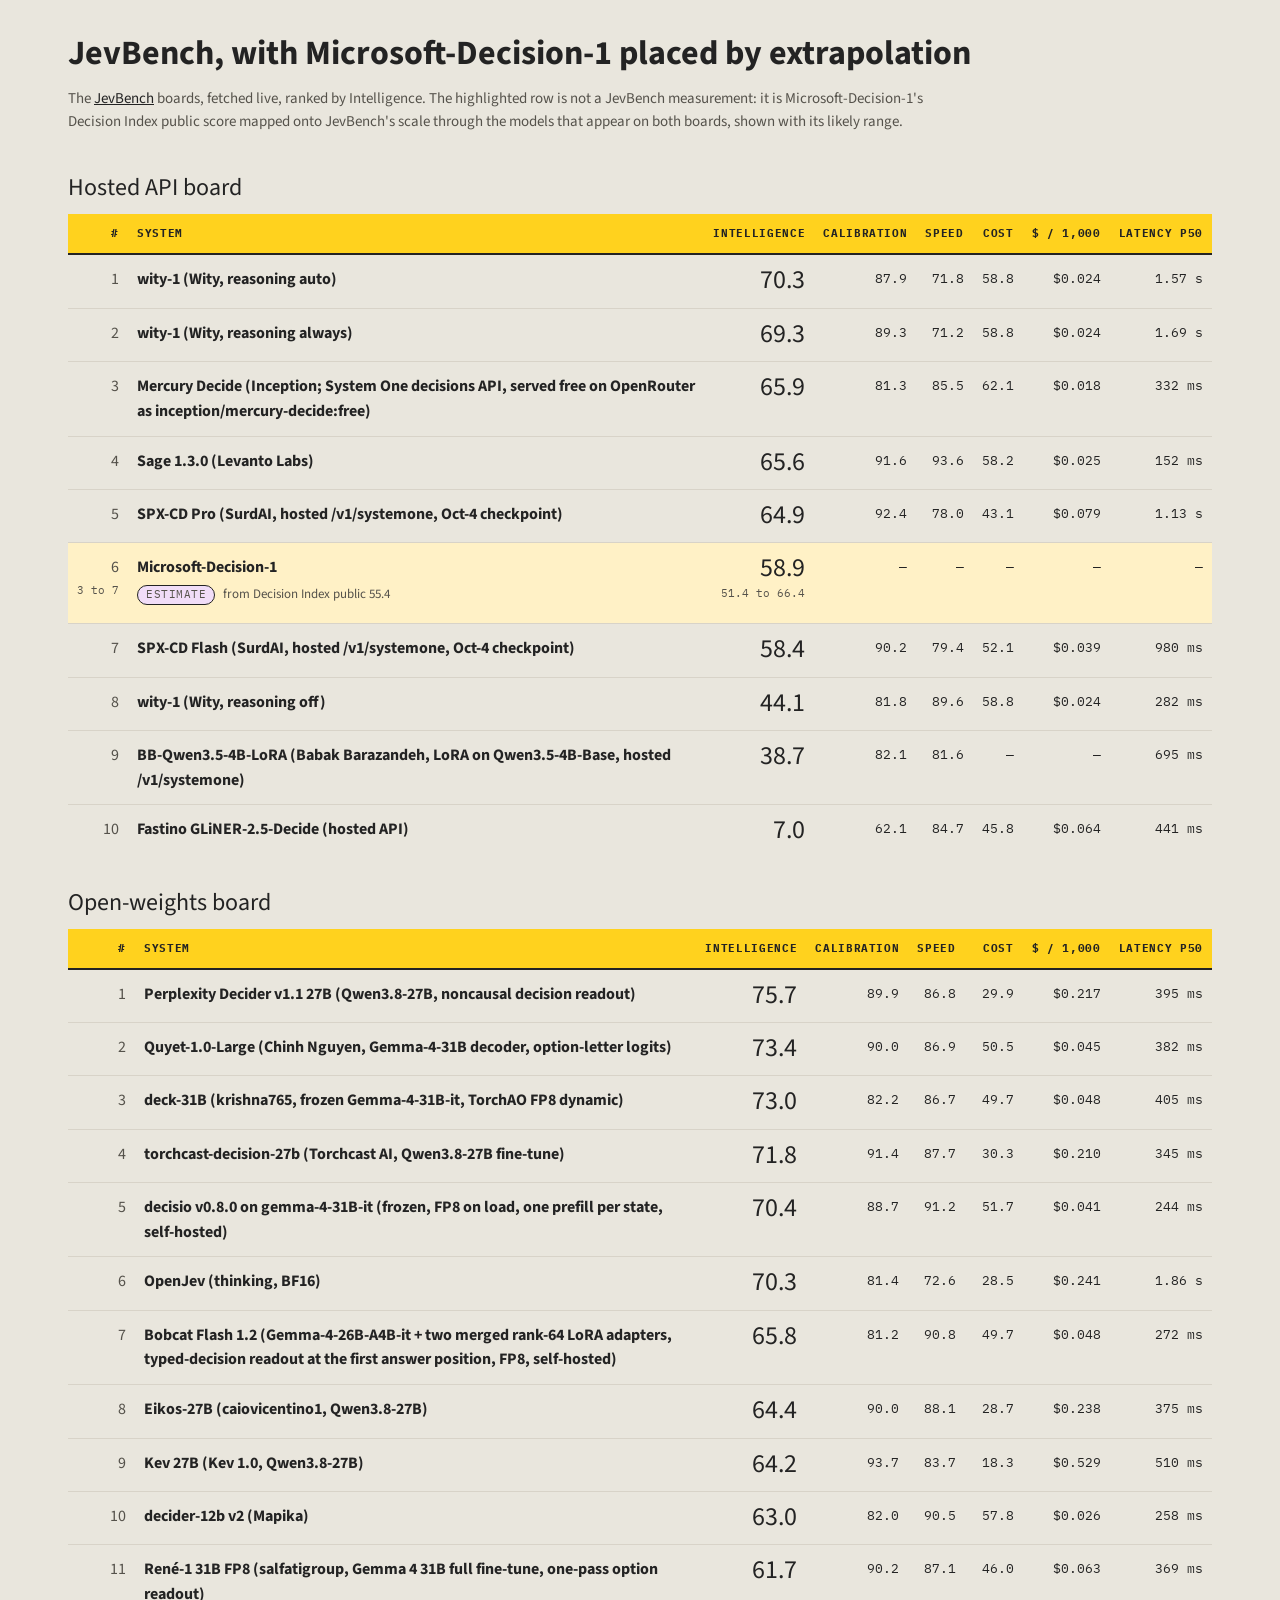
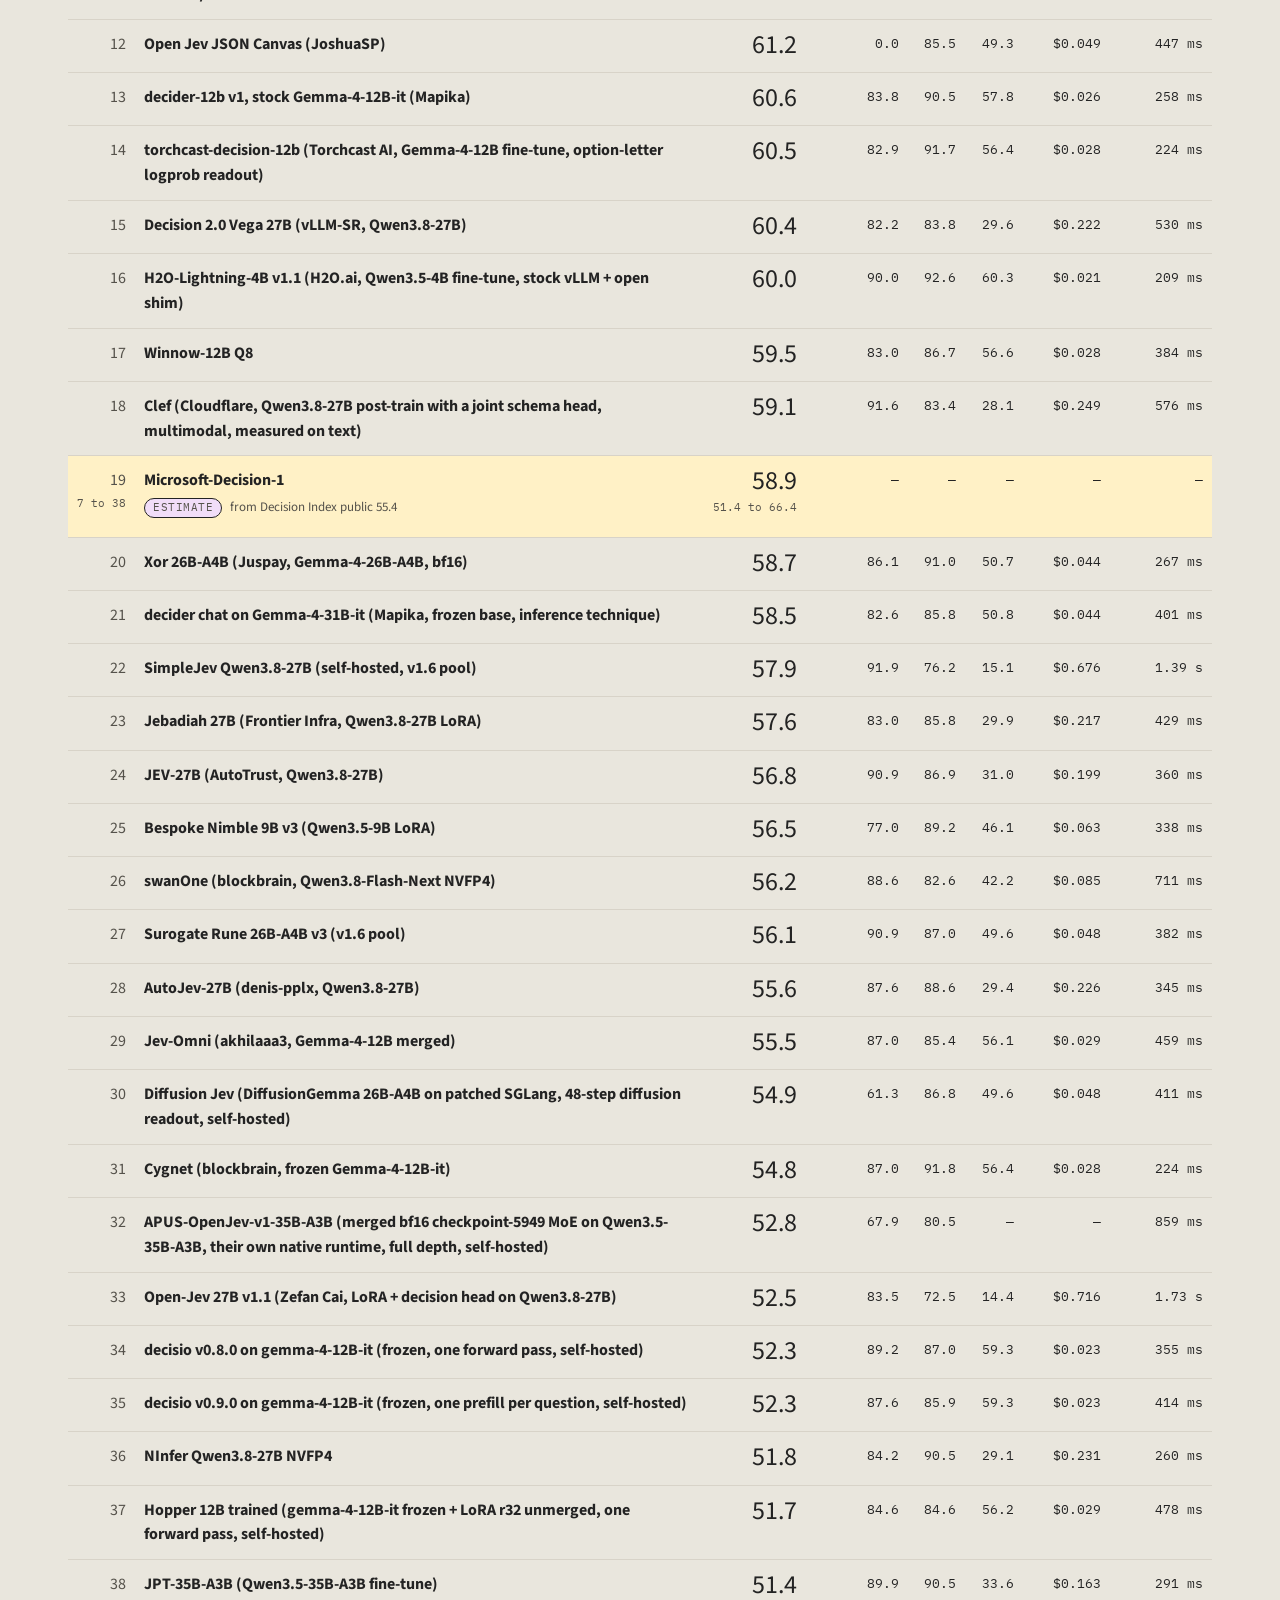
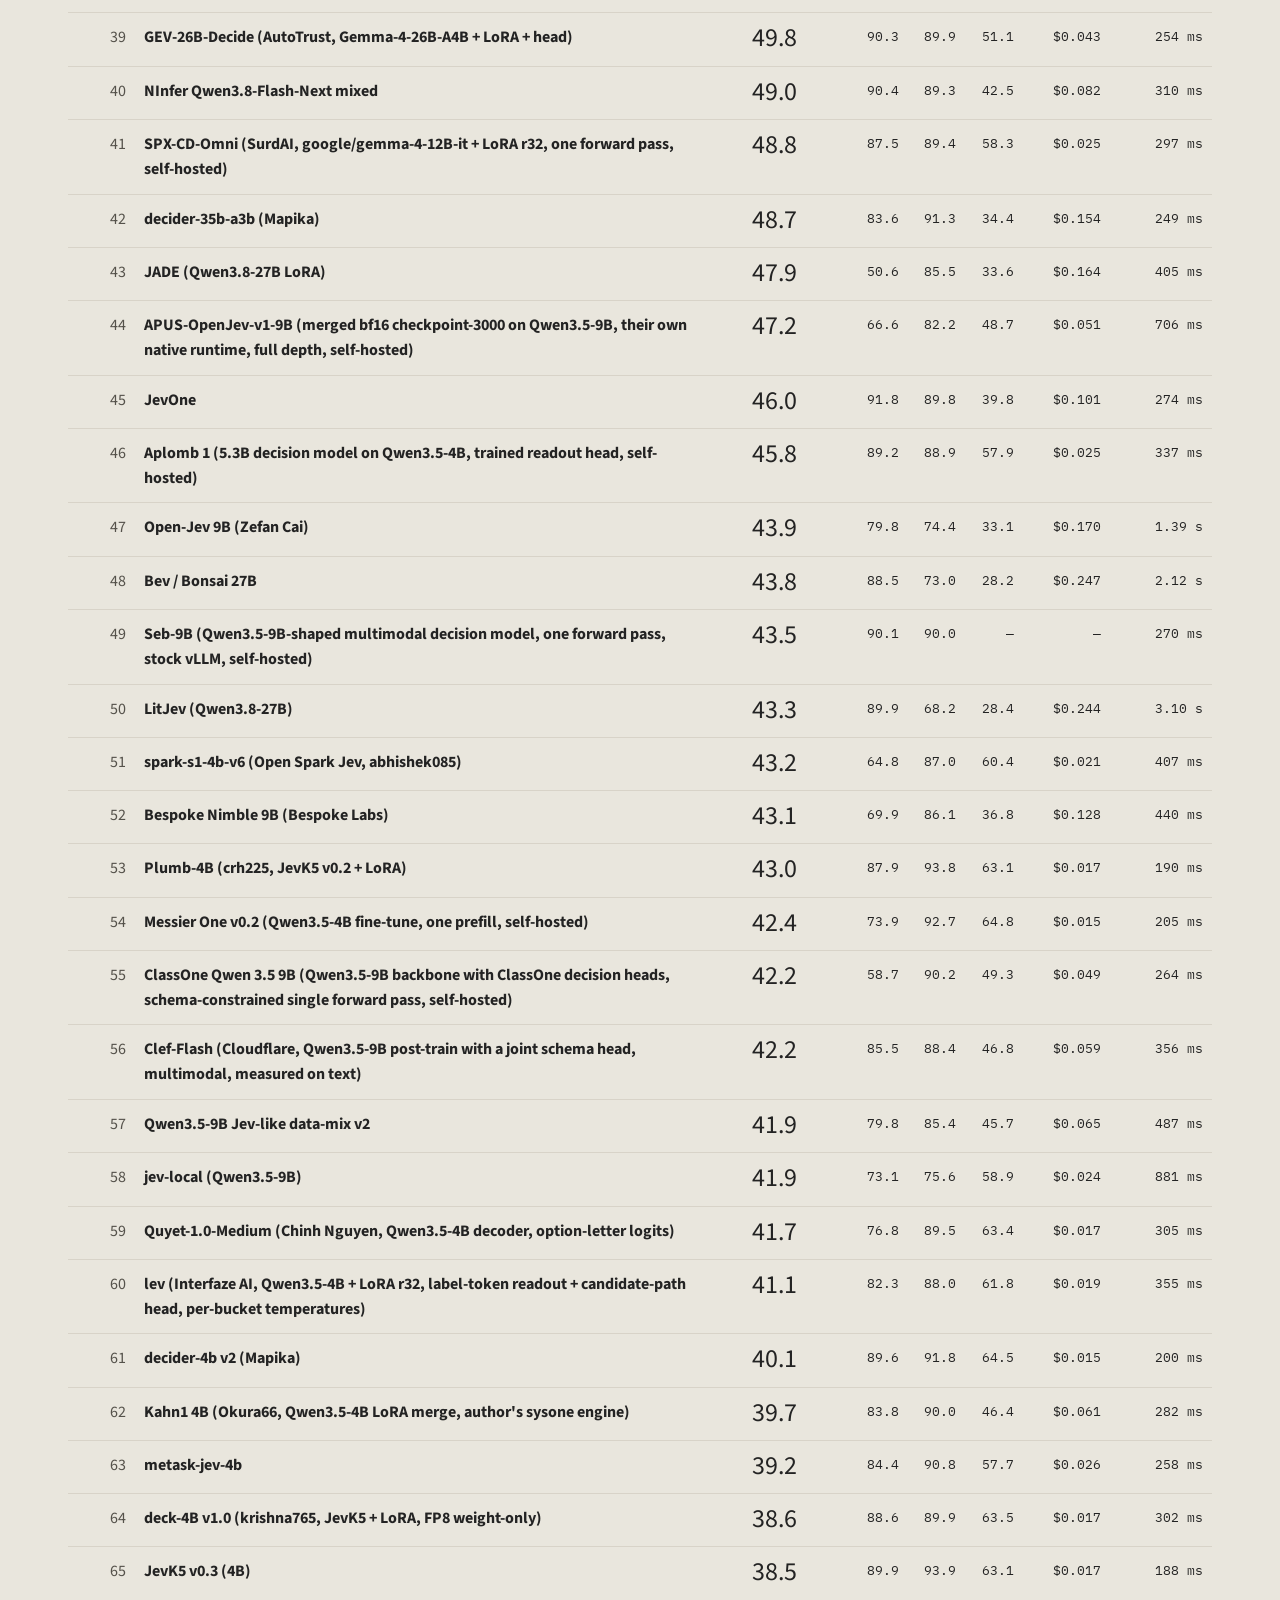
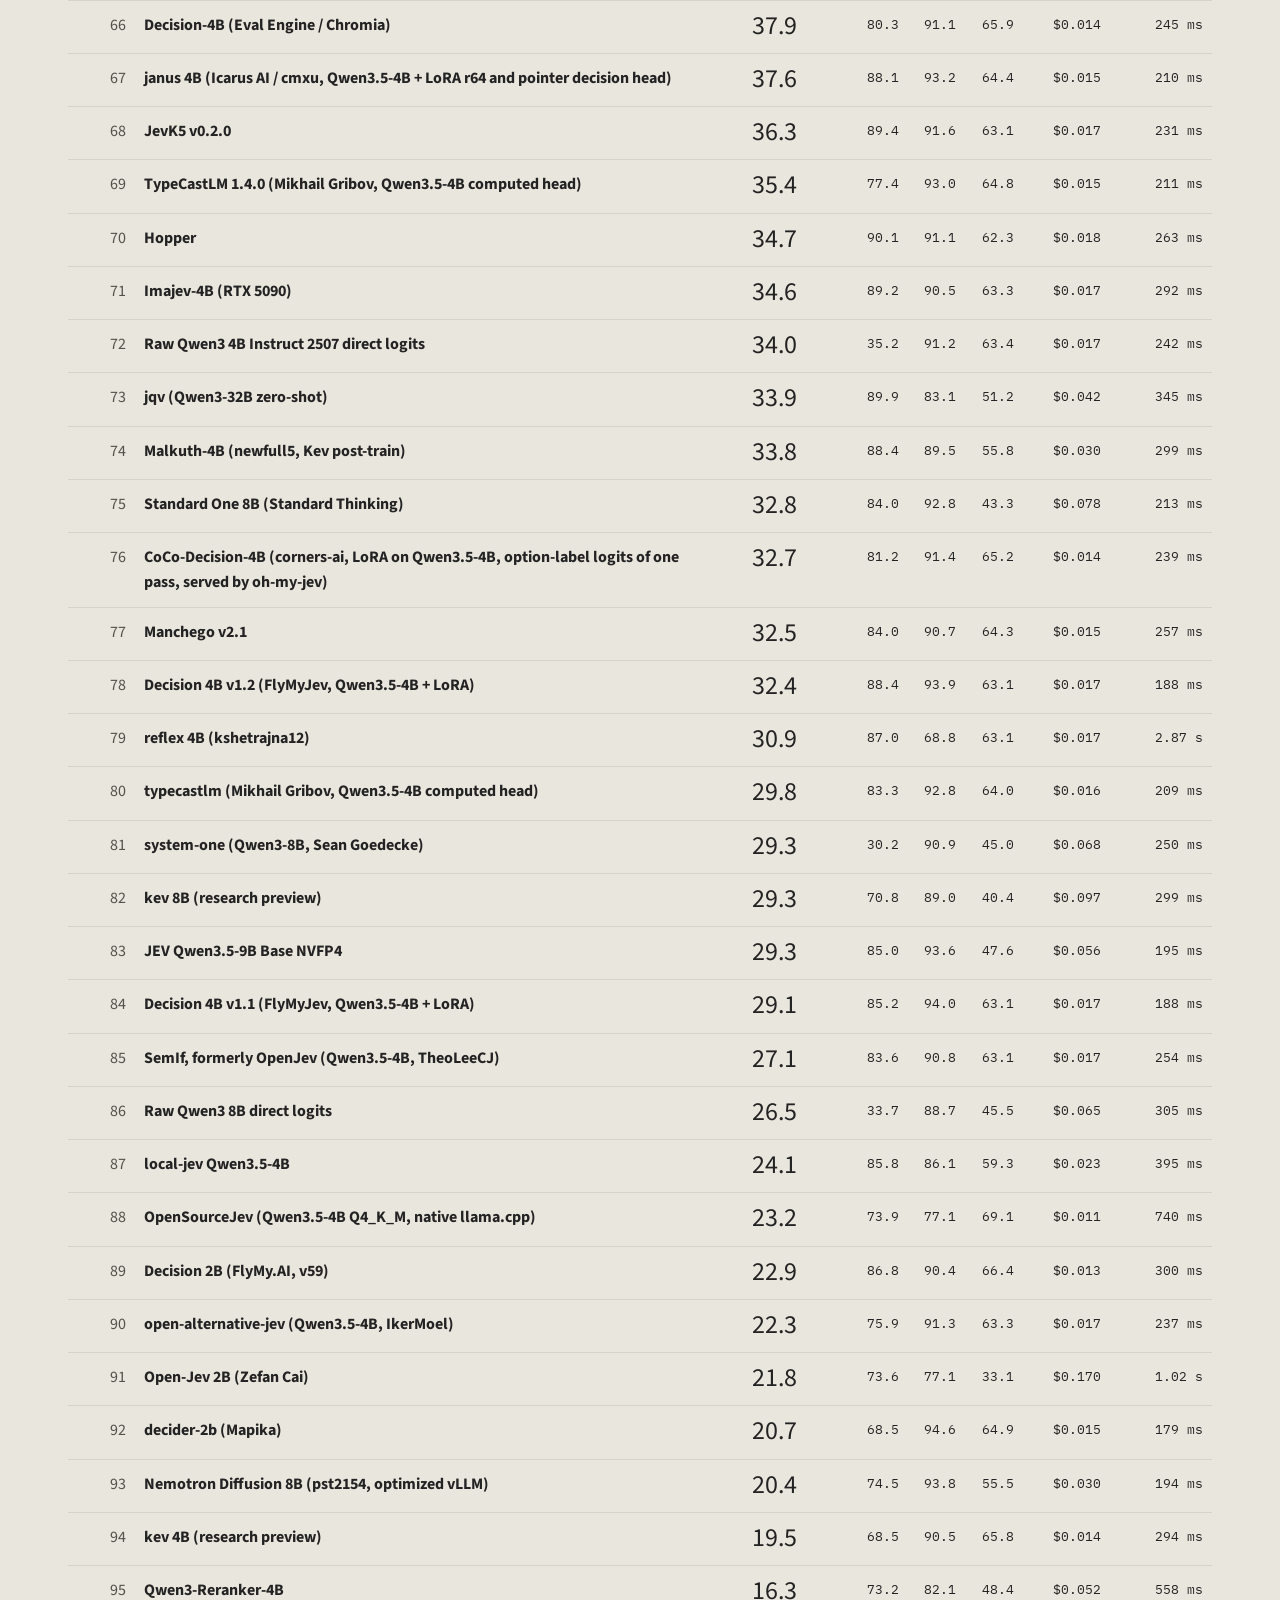
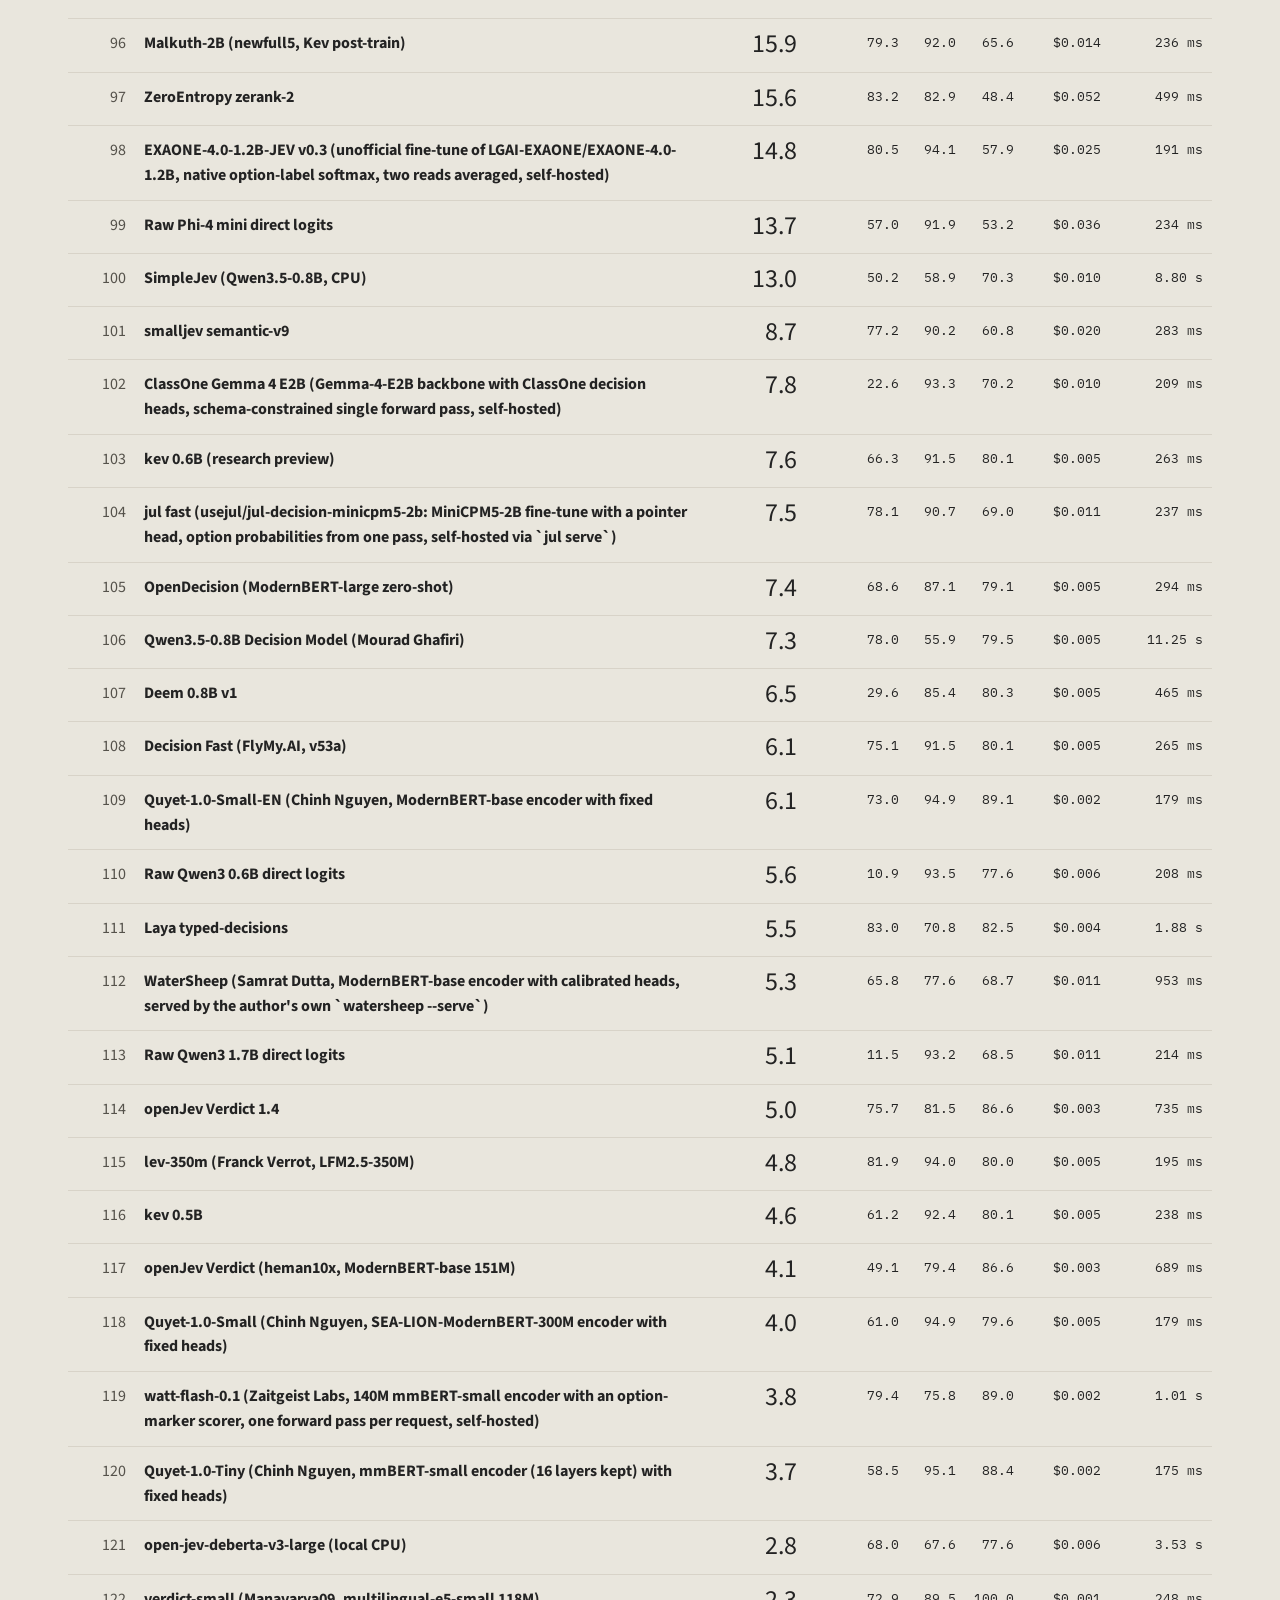
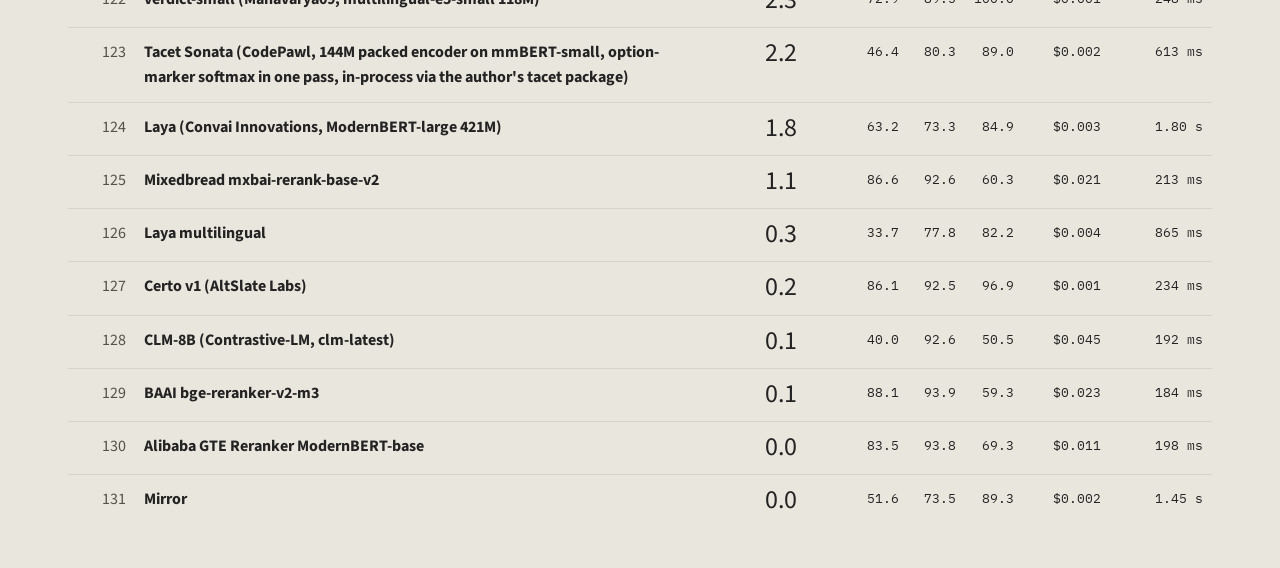
==== docs/jevbench.html @ 3d7c07b8 "JevBench subpage with an extrapolated Microsoft row; shared stylesheet; README is a link Co-Authored" ====
<!doctype html>
<html lang="en"><head><meta charset="utf-8"><meta name="viewport" content="width=device-width,initial-scale=1">
<title>JevBench, with Microsoft-Decision-1 placed by extrapolation</title>
<link rel="icon" href="data:,"><link rel="preconnect" href="https://fonts.googleapis.com"><link rel="preconnect" href="https://fonts.gstatic.com" crossorigin>
<link href="https://fonts.googleapis.com/css2?family=IBM+Plex+Mono:wght@400;500&family=Source+Sans+3:ital,wght@0,400;0,600;0,700;1,400&family=Chewy&display=swap" rel="stylesheet">
<link rel="stylesheet" href="board.css">
<style>
.top{max-width:1180px;margin:0 auto;padding:28px 18px 6px}
.top h1{font-family:var(--display);font-size:34px;margin:0 0 6px}
.top p{margin:4px 0;color:var(--soft);font-size:15px;max-width:900px}
.wrap{max-width:1180px;margin:0 auto;padding:0 18px 40px}
.wrap h2{font-family:var(--display);font-size:24px;margin:26px 0 8px}
tr.ours td{background:var(--paper)}
.rng{font-family:var(--mono);font-size:11px;color:var(--soft);display:block}
</style></head>
<body>
<div class="top">
<h1>JevBench, with Microsoft-Decision-1 placed by extrapolation</h1>
<p>The <a href="https://benchmarkheaven.com/jev-models" target="_blank" rel="noopener">JevBench</a> boards, fetched live, ranked by Intelligence. The highlighted row is not a JevBench measurement: it is Microsoft-Decision-1's Decision Index public score mapped onto JevBench's scale through the models that appear on both boards, shown with its likely range.</p>
<p id="status" class="foot" hidden></p>
</div>
<main class="wrap"><div id="table"><div id="app"></div></div></main>
<script>
const $=s=>document.querySelector(s);
const esc=x=>String(x??'').replace(/[&<>"']/g,c=>({'&':'&amp;','<':'&lt;','>':'&gt;','"':'&quot;',"'":'&#39;'}[c]));
const one=n=>n==null?'—':Number(n).toFixed(1);
const money=n=>n==null?'—':'$'+Number(n).toFixed(3);
const secs=n=>n==null?'—':n>=1?n.toFixed(2)+' s':Math.round(n*1000)+' ms';
// Fit over 21 models on both boards (Oct 2026): JevBench Intelligence = A + B x Decision Index public; residual SD.
const A=-0.4,B=1.07,SD=7.5;
async function getJSON(live,local){try{const r=await fetch(live,{cache:'no-store'});if(!r.ok)throw 0;return {d:await r.json(),live:true}}catch(e){const r=await fetch(local);return {d:await r.json(),live:false}}}
(async()=>{
 const [J,R]=await Promise.all([getJSON('https://benchmarkheaven.com/api/decision-results/jevbench/v1.6.1/json','data/jevbench.json'),fetch('data/runs.json').then(r=>r.json())]);
 const rows=J.d.rows||J.d.systems||[];
 const ms=R.runs.find(u=>u.engine==='microsoft-decision-1');
 const est=A+B*ms.pub, lo=est-SD, hi=est+SD;
 const section=(board,title)=>{
  const bs=rows.filter(r=>r.board===board&&r.intelligence!=null).map(r=>({name:r.name,int:r.intelligence,cal:r.calibration,spd:r.speed,cost:r.cost_axis,usd:r.usd_per_1000_decisions,p50:r.p50_adjusted_s??r.p50_raw_s,url:r.source_url}));
  bs.push({name:ms.name,int:est,ours:true,url:'https://github.com/Yuncun/benchmarks'});
  bs.sort((a,b)=>b.int-a.int);
  const rankAt=v=>bs.filter(r=>!r.ours&&r.int>v).length+1;
  const body=bs.map((r,i)=>`<tr class="${r.ours?'ours':''}"><td class="r"><span class="rank">${i+1}</span>${r.ours?`<span class="rng">${rankAt(hi)} to ${rankAt(lo)}</span>`:''}</td>
   <td><div class="bm"><a href="${esc(r.url||'#')}" target="_blank" rel="noopener">${esc(r.name)}</a></div>${r.ours?`<div class="bm-sub"><span class="pill k-full">estimate</span><span class="from">from Decision Index public ${one(ms.pub)}</span></div>`:''}</td>
   <td class="r"><span class="score big">${one(r.int)}</span>${r.ours?`<span class="rng">${one(lo)} to ${one(hi)}</span>`:''}</td>
   <td class="r"><span class="mono">${one(r.cal)}</span></td><td class="r"><span class="mono">${one(r.spd)}</span></td><td class="r"><span class="mono">${one(r.cost)}</span></td>
   <td class="r"><span class="mono">${money(r.usd)}</span></td><td class="r"><span class="mono">${secs(r.p50)}</span></td></tr>`).join('');
  return `<h2>${title}</h2><div class="table-scroll"><table><thead><tr><th class="r">#</th><th>system</th><th class="r">intelligence</th><th class="r">calibration</th><th class="r">speed</th><th class="r">cost</th><th class="r">$ / 1,000</th><th class="r">latency p50</th></tr></thead><tbody>${body}</tbody></table></div>`;
 };
 $('#app').innerHTML=section('api','Hosted API board')+section('open','Open-weights board');
 document.title+=J.live?'':' (snapshot)';
})().catch(e=>{const st=$('#status');st.hidden=false;st.textContent='Could not load JevBench data: '+e});
</script>
</body></html>
---- docs/board.css ----
/* Stylesheet from the Jev Decision Index space (huggingface.co/spaces/multimodalart/jev-decision-index), reused so this page looks like the board. */

:root{--bg:#E9E6DD;--surface:#FBF8F1;--ink:#232323;--soft:#55524B;--muted:#8C8C8C;--line:#D8D3C8;--paper:#FFF1C6;
 --yellow:#FFD21E;--orange:#FF9D00;--blue:#3B7CF6;--red:#EF3E36;--purple:#A855F7;--green:#3E8E5E;
 --display:'Chewy','Source Sans 3',cursive;--body:'Source Sans 3',system-ui,sans-serif;--mono:'IBM Plex Mono',ui-monospace,monospace;
 --ar:#3B7CF6;--diff:#A855F7;--enc:#3E8E5E;--gli:#FF9D00;--jev:#232323}
*{box-sizing:border-box}
html{-webkit-text-size-adjust:100%}
body{margin:0;background:var(--bg);color:var(--ink);font:17px/1.55 var(--body)}
a{color:var(--ink)}
button{font:inherit;color:inherit}
main{max-width:1180px;margin:auto;padding:0 28px 80px}
.container{max-width:1180px;margin:auto;padding:0 28px}
.switch-bar{display:flex;justify-content:center;padding:18px 20px 0}
.switch{display:inline-flex;background:var(--surface);border:2px solid var(--ink);border-radius:999px;padding:4px;box-shadow:3px 3px 0 var(--ink);font-family:var(--mono);font-size:13px;letter-spacing:.04em;text-transform:uppercase}
.switch a{text-decoration:none;padding:6px 18px;border-radius:999px;color:var(--soft)}
.switch a.on{background:var(--yellow);color:var(--ink);font-weight:500}
.switch a:not(.on):hover{color:var(--ink)}
.hero{text-align:center;margin:34px 0 14px}
.subnav{position:sticky;top:0;z-index:30;display:flex;justify-content:center;flex-wrap:wrap;gap:6px 26px;padding:10px 12px;margin:0 -28px 22px;background:rgba(233,230,221,.94);backdrop-filter:blur(8px);-webkit-backdrop-filter:blur(8px);font-family:var(--mono);font-size:12px;letter-spacing:.06em;text-transform:uppercase}
.subnav a{color:var(--soft);text-decoration:none;padding:2px 0;border-bottom:2px solid transparent}
.subnav a:hover{color:var(--ink);border-bottom-color:var(--yellow)}
.head[id],#summary{scroll-margin-top:52px}
.hero-row{display:flex;align-items:center;justify-content:center;gap:22px;flex-wrap:wrap}
.hero-huggy{width:clamp(110px,13vw,168px);height:auto}
.hero h1{font-family:var(--display);font-weight:400;font-size:clamp(44px,7vw,82px);line-height:1;margin:0}
.hero h1 mark{background:var(--yellow);color:var(--ink);padding:0 .1em;border-radius:4px}
.hero p{max-width:700px;margin:22px auto 0;font-size:19px;color:var(--ink)}
.hero p b{color:var(--ink)}
.hero .meta{font-family:var(--mono);font-size:12px;color:var(--soft);margin-top:14px;letter-spacing:.03em}
.hero .meta a{color:var(--soft)}
.tiles{display:grid;grid-template-columns:repeat(5,1fr);gap:14px;margin:0 0 46px}
.tiles.four{grid-template-columns:repeat(4,1fr)}
.tile{background:var(--surface);border:2px solid var(--ink);border-radius:12px;padding:16px 18px;box-shadow:4px 4px 0 var(--ink);text-align:left;min-width:0}
.tile.key{background:var(--yellow)}
.tile b{display:block;font-family:var(--display);font-weight:400;font-size:30px;line-height:1.1;white-space:nowrap;overflow:hidden;text-overflow:ellipsis}
.tile span{font-family:var(--mono);font-size:11px;color:var(--soft);letter-spacing:.04em;display:block;margin-top:3px}
.tile.key span{color:#6b5a09}
.tile small{display:block;font-family:var(--mono);font-size:11px;color:var(--soft);margin-top:6px;white-space:normal}
h2{font-family:var(--display);font-weight:400;font-size:30px;margin:0}
.head{display:flex;align-items:baseline;justify-content:space-between;gap:16px;margin:46px 0 16px;flex-wrap:wrap}
.head p{margin:0;font-size:15px;color:var(--soft);max-width:620px}
.panel{background:var(--surface);border:2px solid var(--ink);border-radius:14px;box-shadow:6px 6px 0 var(--ink);overflow:hidden}
.panel.pad{padding:18px 22px 14px}
.toolbar{display:flex;justify-content:space-between;align-items:flex-start;gap:18px;flex-wrap:wrap;margin-bottom:6px}
.legend{display:flex;flex-wrap:wrap;gap:8px 16px;font-family:var(--mono);font-size:12px;color:var(--soft);align-items:center;padding-top:6px}
.legend span{display:inline-flex;align-items:center;gap:6px}
.legend i{width:11px;height:11px;border:2px solid var(--ink);border-radius:3px;display:inline-block}
.sw.a-ar{background:var(--ar)}.sw.a-diff{background:var(--diff)}.sw.a-enc{background:var(--enc)}.sw.a-gli{background:var(--gli)}.sw.a-other{background:#bbb}.sw.a-jev{background:var(--jev)}
.sizebar{display:flex;flex-direction:column;gap:6px;width:min(430px,100%)}
.sizebar-head{display:flex;flex-wrap:wrap;align-items:center;gap:8px 12px;font-family:var(--mono);font-size:11.5px;color:var(--soft);letter-spacing:.04em;text-transform:uppercase}
.sizebar-head button{font-family:var(--mono);font-size:11px;background:var(--surface);border:1.5px solid var(--ink);border-radius:999px;padding:2px 10px;cursor:pointer;text-transform:none;letter-spacing:0}
.sizebar-head button:hover{background:var(--ink);color:#fff}.sizebar-head .jevbtns{margin-left:auto;display:inline-flex;gap:8px}.sizebar-head .jevtog.on,.sizebar-head .jevup.on{background:var(--yellow);color:var(--ink)}
.bands{display:flex;flex-wrap:wrap;gap:8px}
.areabar{display:flex;flex-wrap:wrap;align-items:center;gap:8px;padding:14px 22px 16px;border-top:1px solid var(--line)}
.chip-label{font-family:var(--mono);font-size:11.5px;color:var(--soft);letter-spacing:.04em;text-transform:uppercase;margin-right:4px}
.achip{font-family:var(--mono);font-size:12.5px;border:2px solid var(--ink);border-radius:999px;padding:6px 14px;background:#fff;color:var(--soft);cursor:pointer;box-shadow:2px 2px 0 var(--ink);display:inline-flex;align-items:center;gap:7px;transition:transform .08s}
.achip i{width:9px;height:9px;border-radius:50%;background:var(--c,var(--ink));border:1.5px solid var(--ink);display:inline-block}
.achip:hover{transform:translate(-1px,-1px);box-shadow:3px 3px 0 var(--ink);color:var(--ink)}
.achip.on{background:var(--yellow);color:var(--ink)}
.spark{font-family:var(--mono);font-size:11.5px;color:var(--soft);margin-left:6px}
th.on{background:#FFE26B}
td.on{background:#FFF8D6}
.rng{position:relative;height:26px;max-width:560px;margin-top:2px}
.rng-track{position:absolute;left:11px;right:11px;top:10px;height:6px;border:1.5px solid var(--ink);border-radius:999px;background:#fff}
.rng-fill{position:absolute;top:-1.5px;bottom:-1.5px;background:var(--yellow);border:1.5px solid var(--ink);border-radius:999px}
.rng input{position:absolute;inset:0;width:100%;margin:0;background:none;pointer-events:none;-webkit-appearance:none;appearance:none;height:26px}
.rng input::-webkit-slider-runnable-track{background:none;border:0}
.rng input::-moz-range-track{background:none;border:0}
.rng input::-webkit-slider-thumb{-webkit-appearance:none;pointer-events:auto;width:22px;height:22px;border-radius:50%;background:var(--yellow);border:2px solid var(--ink);box-shadow:2px 2px 0 var(--ink);cursor:grab}
.rng input::-moz-range-thumb{pointer-events:auto;width:18px;height:18px;border-radius:50%;background:var(--yellow);border:2px solid var(--ink);box-shadow:2px 2px 0 var(--ink);cursor:grab}
.rng input:active::-webkit-slider-thumb{cursor:grabbing}
.rng input:focus-visible::-webkit-slider-thumb{outline:3px solid #3B7CF6;outline-offset:2px}
.rng-read{font-family:var(--mono);font-size:12px;font-weight:600;color:var(--ink);text-transform:none;letter-spacing:0;padding:1px 9px;border:1.5px solid transparent;border-radius:999px}
.rng-read.on{background:var(--yellow);border-color:var(--ink);box-shadow:2px 2px 0 var(--ink)}
.rng-ticks{position:relative;height:14px;max-width:560px;font-family:var(--mono);font-size:10.5px;color:var(--soft)}
.rng-ticks span{position:absolute;transform:translateX(-50%);white-space:nowrap}
.rng-ticks span:first-child{transform:none;left:0!important}
.rng-ticks span:last-child{transform:none;left:auto!important;right:0}
.band{font-family:var(--mono);font-size:12.5px;border:2px solid var(--ink);border-radius:999px;padding:6px 14px;background:#fff;color:var(--soft);cursor:pointer;box-shadow:2px 2px 0 var(--ink);transition:transform .08s}
.band:hover{transform:translate(-1px,-1px);box-shadow:3px 3px 0 var(--ink);color:var(--ink)}
.band.on{background:var(--yellow);color:var(--ink)}
.charts{display:grid;grid-template-columns:1fr;gap:16px;margin-top:22px}
.charts2{display:grid;grid-template-columns:1fr 1fr;gap:18px;align-items:start}
.charts2.hscroll{grid-template-columns:none;grid-auto-flow:column;grid-auto-columns:calc((100% - 36px) / 2.35);overflow-x:auto;scroll-snap-type:x mandatory;scrollbar-width:thin;padding-bottom:4px}
.charts2.hscroll>figure{scroll-snap-align:start;margin:0;position:relative}
.pareto-btn{position:absolute;top:10px;right:12px;z-index:2;font-family:var(--mono);font-size:11px;border:1.5px solid var(--ink);border-radius:999px;padding:2px 10px;background:#fff;color:var(--soft);cursor:pointer;box-shadow:2px 2px 0 var(--ink)}
.pareto-btn:hover{color:var(--ink)}.pareto-btn[aria-pressed="true"]{background:var(--yellow);color:var(--ink)}
svg.pareto-on circle.pt:not(.front){opacity:.3}
svg circle.pt.front{stroke:#232323;stroke-width:3}
svg circle.pt.hot{stroke:#232323;stroke-width:3.5;opacity:1}
.pleader{stroke:#8C8C8C;stroke-width:1}
.pfront{fill:none;stroke:#EF3E36;stroke-width:2.6;stroke-linejoin:round;pointer-events:none}
#sizescatter{position:relative}
.charts2 .fignote{font-family:var(--mono);font-size:10.5px;color:var(--soft);margin:4px 0 0}
.charts2 figure{min-width:0;background:#F3F0E8;border:1.5px solid var(--line);border-radius:12px;padding:14px 16px 8px}
.charts2 figcaption{margin-bottom:10px}
#idxcal{position:relative}
@media (max-width:900px){.charts2{grid-template-columns:1fr}.charts2.hscroll{grid-template-columns:none;grid-auto-columns:calc((100% - 18px) / 1.6)}}
@media (max-width:640px){.charts2.hscroll{grid-auto-columns:calc((100% - 12px) / 1.1);gap:12px}}
.calgrid{display:grid;grid-template-columns:1fr 1fr;gap:26px;align-items:start}
.calside{display:grid;grid-template-columns:1fr 1fr;gap:6px 30px}.calside h3,.calside p{margin:0}.calside .note{grid-column:1/-1}
.calside h3{margin:10px 0 4px;font-size:16px}.calside h3:first-child{margin-top:0}
.calside p{margin:0 0 10px;font-size:15px;color:var(--soft);line-height:1.55}
.calgrid figure{margin:0;min-width:0}
.calgrid figcaption{font-family:var(--mono);font-size:11px;text-transform:uppercase;letter-spacing:.08em;color:var(--soft);margin-bottom:8px}
.calgrid svg{width:100%;height:auto;overflow:visible;display:block}
#calscatter,#calladder{position:relative}
@media (max-width:900px){.calgrid{grid-template-columns:1fr}}
.charts figure{margin:0;min-width:0}
.charts figcaption{font-family:var(--mono);font-size:11px;text-transform:uppercase;letter-spacing:.08em;color:var(--soft);margin-bottom:8px}
.charts svg{width:100%;height:auto;overflow:visible;display:block}
.charts .scroll{overflow-x:auto;scrollbar-width:thin}
.scrollwrap{position:relative}
.scrollwrap::after{content:'';position:absolute;top:0;right:0;bottom:0;width:72px;background:linear-gradient(to right,rgba(251,248,241,0),var(--surface) 85%);pointer-events:none;transition:opacity .25s}
.scroll-hint{position:absolute;right:10px;top:50%;transform:translateY(-50%);z-index:1;font-family:var(--mono);font-size:11px;background:var(--surface);border:1.5px solid var(--ink);border-radius:999px;padding:4px 10px;box-shadow:2px 2px 0 var(--ink);pointer-events:none;transition:opacity .25s;animation:nudge 1.6s ease-in-out 3}
@keyframes nudge{0%,100%{transform:translate(0,-50%)}50%{transform:translate(4px,-50%)}}
.vscroll{max-height:520px;overflow-y:auto;scrollbar-width:thin}
.scrollwrap.v::after{top:auto;left:0;width:auto;height:64px;background:linear-gradient(to bottom,rgba(251,248,241,0),var(--surface) 85%)}
.scrollwrap.v .scroll-hint{top:auto;bottom:10px;right:50%;transform:translateX(50%);animation:nudgev 1.6s ease-in-out 3}
@keyframes nudgev{0%,100%{transform:translate(50%,0)}50%{transform:translate(50%,3px)}}
.scrollwrap.scrolled .scroll-hint{opacity:0;animation:none}
.scrollwrap.at-end::after,.scrollwrap.at-end .scroll-hint,.scrollwrap.no-scroll::after,.scrollwrap.no-scroll .scroll-hint{opacity:0}
.hero h1 mark{position:relative}
.wn{position:absolute;top:-52%;right:-22%;z-index:5;font-size:0;line-height:0}
.hero:has(.wn:hover),.hero:has(.wn:focus-within),.hero:has(.wn.open){position:relative;z-index:40}
.wn>button{position:relative;display:block;width:92px;height:92px;padding:0;background:none;border:0;cursor:pointer;transform:rotate(-12deg);transition:transform .15s ease;color:#fff;font-family:var(--display);font-weight:400;text-shadow:1px 1px 0 rgba(0,0,0,.3)}
.wn>button svg{position:absolute;inset:0;width:100%;height:100%;overflow:visible}
.wn>button span{position:relative;display:flex;flex-direction:column;align-items:center;justify-content:center;height:100%;line-height:.86}
.wn>button span i{font-style:normal;font-size:17px}.wn>button span b{font-weight:400;font-size:22px}
.wn>button:hover,.wn.open>button,.wn>button:focus-visible{transform:rotate(-4deg) scale(1.07)}
.wn>button:focus-visible{outline:none}.wn>button:focus-visible svg .ol{stroke:var(--blue)}
.wn-pop::before{content:'';position:absolute;left:0;right:0;top:-18px;height:18px}
.wn-pop{display:none;position:absolute;top:calc(100% + 12px);right:0;z-index:20;width:min(380px,calc(100vw - 32px));text-align:left;font-family:var(--body);font-size:14px;line-height:1.45;color:var(--ink);background:var(--surface);border:2px solid var(--ink);border-radius:12px;box-shadow:4px 4px 0 var(--ink);padding:14px 16px 12px}
.wn:hover .wn-pop,.wn:focus-within .wn-pop,.wn.open .wn-pop{display:block}
.wn-pop h4{margin:0 0 6px;font-family:var(--mono);font-size:11px;font-weight:500;text-transform:uppercase;letter-spacing:.08em;color:var(--soft)}
.wn-pop ul{margin:0;padding-left:18px}.wn-pop li{margin:4px 0}.wn-pop a{font-family:var(--mono);font-size:12px;color:var(--ink)}
@media (max-width:640px){.wn{top:-100%;right:-6%}.wn>button{width:60px;height:60px}.wn>button span i{font-size:11.5px}.wn>button span b{font-size:14.5px}.wn-pop{position:fixed;top:auto;left:16px;right:16px;width:auto;margin-top:12px}}
#scatter,#bars{position:relative}
.grid{stroke:#E1DCD0;stroke-width:1}
.ax{font-family:var(--mono);font-size:11px;fill:var(--soft)}
.axcap{font-family:var(--mono);font-size:10.5px;fill:#9A968E}
.ptlab{font-family:var(--body);font-size:11.5px;fill:var(--ink)}
.barval{font-family:var(--mono);font-size:10.5px;fill:var(--ink)}
.blab{font-family:var(--body);font-size:11.5px;fill:var(--ink)}
.pt{stroke:var(--ink);stroke-width:2;cursor:pointer}
.pt:hover{stroke-width:3}
.pt.a-ar,.bar.a-ar{fill:var(--ar)}.pt.a-diff,.bar.a-diff{fill:var(--diff)}.pt.a-enc,.bar.a-enc{fill:var(--enc)}.pt.a-gli,.bar.a-gli{fill:var(--gli)}.pt.a-other,.bar.a-other{fill:#bbb}.pt.a-jev,.bar.a-jev{fill:var(--jev)}
.bar{stroke:var(--ink);stroke-width:1.5;cursor:pointer}
.tip .tiprow{white-space:nowrap;font-variant-numeric:tabular-nums;gap:14px}.tip .tiprow b{font-weight:500}.tip .rustv{font-weight:600}
@media (max-width:640px){.tip .tiprow{align-items:flex-start}.tip .tiprow b{white-space:normal;text-align:right}.tip .bctx{display:block}.tip .chip{margin-left:0;display:inline-block;margin-top:2px}}.tip .bctx{color:var(--soft);font-weight:400;font-size:10.5px}.tip .chip{font-style:normal;font-size:9.5px;letter-spacing:.03em;text-transform:uppercase;border:1px solid currentColor;border-radius:999px;padding:0 6px;margin-left:7px;font-weight:500;vertical-align:1px}.tip .tipnote{white-space:normal}.tip{width:max-content;max-width:min(450px,100%);position:absolute;z-index:10;pointer-events:none;background:var(--surface);border:2px solid var(--ink);border-radius:10px;box-shadow:4px 4px 0 var(--ink);padding:10px 12px;font-size:13px;min-width:200px}
.tip strong{display:block;font-size:14px;margin-bottom:6px}
.wninfo{margin-left:5px}.wninfo .info{width:15px;height:15px;font-size:9.5px}.wninfo .tipbox{width:200px;left:0;right:auto;top:20px;font-weight:400;text-transform:none;letter-spacing:0}
.tiprow.hl span,.tiprow.hl b{color:#E8740C;font-weight:700}
.mini.haspv li{grid-template-columns:18px minmax(0,1fr) 60px 42px 42px 0}.mini .pv{font-family:var(--mono);font-size:11.5px;color:var(--soft);text-align:right;min-width:36px}.pvhead{display:flex;justify-content:flex-end;gap:14px;font-family:var(--mono);font-size:10px;color:var(--soft);text-transform:uppercase;letter-spacing:.05em;margin:0 8px -2px 0}.pvhead span:first-child{width:46px;text-align:right}.pvhead span:last-child{width:42px;text-align:right}
@media (max-width:640px){.mini .pv,.pvhead,th.pvc,td.pvc,.pvnote{display:none}.mini.haspv li{grid-template-columns:18px minmax(0,1fr) 70px 46px 0}}
.orglogo{width:16px;height:16px;border-radius:50%;box-shadow:0 0 0 1.5px #fff,0 0 0 2.5px var(--line);vertical-align:-3px;margin-right:6px;flex:none;object-fit:cover;background:#fff}.orglogo.ohero{width:.62em;height:.62em;vertical-align:.08em;margin-right:.22em}
.kgap.kwarn{background:repeating-linear-gradient(135deg,rgba(176,96,58,.7) 0 2px,rgba(240,214,190,.9) 2px 4.5px)}
@media (max-width:640px){.v3key{justify-content:flex-start}}
.pcwrap{max-width:min(300px,calc(100vw - 48px))}.pcwrap .tipnote{white-space:normal}
.pchead{font-weight:700;font-size:13px;margin:4px 0 6px}.pchead.up{color:#B0603A}
.dstrip{display:block;width:100%;max-width:280px;height:auto;margin:2px 0 4px}.dsl{font-family:var(--mono);font-size:10px}.dsv{font-family:var(--mono);font-size:9.5px;font-weight:600;paint-order:stroke;stroke:#FBF8F1;stroke-width:3px}.tipnote.nd{margin-top:2px}
.dv{position:relative;margin:2px 0 6px;padding-top:15px;width:min(280px,calc(100vw - 72px))}.dvfull{position:absolute;top:0;left:50%;transform:translateX(-50%);font-family:var(--mono);font-size:10px;font-weight:600;white-space:nowrap}.dvline{position:absolute;left:50%;top:13px;bottom:0;border-left:1.5px dashed var(--ink)}
.dvr{margin-top:3px}.dvl{display:flex;gap:6px;align-items:baseline;font-family:var(--mono);font-size:10.5px;line-height:1.2}.dvl em{font-style:normal;color:var(--soft);font-size:10px}
.dvt{position:relative;height:10px;margin-top:2px}.dvt i{position:absolute;top:0;bottom:0;border-radius:2px}.dvt b{position:absolute;top:-2px;font-family:var(--mono);font-size:10px;font-weight:600;white-space:nowrap}
.tiprow{display:flex;justify-content:space-between;gap:16px;font-family:var(--mono);font-size:11.5px;color:var(--soft)}
.tiprow b{white-space:nowrap;color:var(--ink);font-weight:500}
.newtag rect{fill:#FFD21E;stroke:#232323;stroke-width:1}.newtag text{font-family:var(--mono);font-size:7.5px;font-weight:600;letter-spacing:.06em;fill:#232323}
.pill.newpill{background:#FFD21E;color:#232323;font-size:9.5px;padding:0 6px;margin-left:6px;vertical-align:2px}
.pnotes{margin-top:12px}.pnotes .note{margin:4px 0}
.tiprow b.tipbase{text-align:right;max-width:220px;overflow-wrap:anywhere}
.tipnote{margin-top:6px;font-family:var(--mono);font-size:10.5px;color:var(--soft)}
.cats{display:grid;grid-template-columns:repeat(auto-fit,minmax(360px,1fr));gap:18px}
@media (max-width:700px){.cats{grid-template-columns:1fr}}
.cat{background:var(--surface);border:2px solid var(--ink);border-radius:14px;padding:16px 18px 14px;box-shadow:4px 4px 0 var(--ink);border-top:8px solid var(--c)}
.cat h3{margin:0;font-size:18px;font-weight:700;line-height:1.25;display:flex;align-items:center;gap:8px}
.cat h3 svg{width:20px;height:20px;flex:none}
.cat .n{font-family:var(--mono);font-size:11px;color:var(--soft);margin-top:2px}
.cat.overview{--c:var(--yellow);background:#FFF9E3;border-width:2.5px;box-shadow:5px 5px 0 var(--ink)}
.cat .desc{font-size:13.5px;color:var(--soft);margin:6px 0 0;line-height:1.45}
.radar svg{width:100%;height:auto;display:block;margin:4px auto 0;max-width:420px}
.cat .radar svg{max-width:none;margin:8px auto 2px}
.rlegend{display:flex;flex-direction:column;gap:5px;margin-top:6px}
.rlegend a,.rlegend span.row{display:flex;align-items:center;gap:8px;font-size:13.5px;text-decoration:none;justify-content:space-between}
.rlegend .lbl{display:inline-flex;align-items:center;gap:8px;min-width:0}
.rlegend .lbl i{width:12px;height:12px;border-radius:3px;border:2px solid var(--ink);flex:none}
.rlegend .lbl em{font-style:normal;white-space:nowrap;overflow:hidden;text-overflow:ellipsis}
.rlegend a:hover em{text-decoration:underline}
.rlegend .v{font-family:var(--mono);font-size:12px;color:var(--soft);white-space:nowrap}
.rlegend .rk{font-family:var(--display);font-size:13px;width:20px;height:20px;border-radius:50%;border:2px solid var(--ink);display:inline-flex;align-items:center;justify-content:center;background:var(--surface);flex:none}
.note{font-size:14px;color:var(--soft);line-height:1.6;margin:10px 0}
table{width:100%;border-collapse:collapse}
th{font-family:var(--mono);font-size:11px;letter-spacing:.06em;text-transform:uppercase;text-align:left;background:var(--yellow);color:var(--ink);padding:12px 14px;border-bottom:2px solid var(--ink);white-space:nowrap}
th.sort{cursor:pointer;user-select:none}
th[data-dir]::after{content:"\2191";margin-left:5px}th[data-dir=desc]::after{content:"\2193"}
th.r,td.r{text-align:right}
td{padding:13px 14px;border-bottom:1px solid var(--line);vertical-align:top;font-size:15px}
tbody tr:last-child td{border-bottom:0}
tbody tr:hover{background:#FFFCEF}
tr.jev{background:#F3EFE3}
@media (min-width:641px){#table th,#table td{padding-left:8px;padding-right:8px}}
@media (max-width:640px){#table th:nth-child(1),#table td:nth-child(1){position:sticky;left:0;z-index:2;background:var(--surface);min-width:34px;width:34px}#table th:nth-child(2),#table td:nth-child(2){position:sticky;left:34px;z-index:2;background:var(--surface);min-width:132px;max-width:150px;white-space:normal;box-shadow:2px 0 0 var(--line)}#table tr.jev td:nth-child(1),#table tr.jev td:nth-child(2){background:#F3EFE3}#table td:nth-child(2) .bm-sub,#table td:nth-child(2) .variant{display:none}.cat-grid td .bm-sub{display:none}}
tr.jev td{border-bottom:2px solid var(--ink)}
.rank{font-family:var(--display);font-size:16px;color:var(--soft)}
.bm{font-weight:700;font-size:16px;display:flex;align-items:center;gap:9px}
.bm a{text-decoration:none}
.bm a:hover{text-decoration:underline;text-decoration-thickness:2px;text-decoration-color:var(--yellow)}
.swatch{width:11px;height:11px;border:2px solid var(--ink);border-radius:3px;flex:none;display:inline-block}
.bm-sub{color:var(--soft);font-size:13px;margin-top:5px;max-width:320px;line-height:1.5;display:flex;flex-wrap:wrap;gap:4px 8px;align-items:center}
.bm-sub .from{display:inline-flex;align-items:center;gap:6px;flex-wrap:wrap}
.variant{display:block;font-family:var(--mono);font-size:11.5px;color:var(--soft);margin-top:1px}
#table td:nth-child(2){min-width:280px}
#table td{padding:12px 9px}#table th{padding:11px 9px}
#table td{white-space:nowrap}#table td:nth-child(2){white-space:normal}
.bm-sub .from{white-space:nowrap}
.bm-sub a{color:var(--soft)}
.pill{font-family:var(--mono);font-size:10.5px;text-transform:uppercase;letter-spacing:.05em;border:1.5px solid var(--ink);border-radius:999px;padding:1px 8px;background:#fff;white-space:nowrap}
.pill.k-tech{background:#DCE7FB}.pill.k-full{background:#F1DDF8}.pill.k-lora{background:#DDEFE3}.pill.k-head{background:#FFE7BF}.pill.k-pre{background:#ECEAE2}.pill.k-jev{background:var(--ink);color:#fff}
.tag{display:inline-flex;align-items:center;gap:5px;font-family:var(--mono);font-size:10.5px;color:var(--soft);white-space:nowrap;vertical-align:middle;opacity:.6}
.tag i{width:8px;height:8px;border-radius:50%;border:1.5px solid var(--soft);display:inline-block;background:transparent}
.score{font-family:var(--display);font-size:24px;line-height:1}
.score.big{font-size:26px}
.unit{font-family:var(--mono);font-size:11px;color:var(--soft);display:block;margin-top:3px}
.mono{font-family:var(--mono);font-size:13px;white-space:nowrap}
.mono small{display:block;color:var(--soft);font-size:11px}
.muted{color:var(--muted)}
.rail{height:9px;border:2px solid var(--ink);border-radius:5px;background:#fff;overflow:visible;margin-top:8px;width:118px;margin-left:auto;position:relative}
.rail i{display:block;height:100%;float:left}
.rail .base-fill{background:#B8B2A6}.rail .gain-fill{background:var(--green)}.rail .loss-fill{background:var(--red)}
.rail u{position:absolute;top:-3px;bottom:-3px;width:2px;background:var(--ink);text-decoration:none}
.rail u.jev{background:var(--ink);width:0;border-left:2px dashed var(--ink)}
.gain{font-family:var(--mono);font-size:11.5px;color:var(--green);display:block;margin-top:6px}
.gain.neg{color:var(--red)}
.gain.flat{color:var(--soft)}
.tracks{display:block;font-family:var(--mono);font-size:10.5px;color:var(--soft);margin-top:6px;white-space:normal;text-align:right;line-height:1.5}
.grid3{display:grid;grid-template-columns:repeat(3,1fr);gap:14px}
.card{background:var(--surface);border:2px solid var(--ink);border-radius:12px;padding:16px 18px;box-shadow:4px 4px 0 var(--ink)}
.card h3{margin:0 0 4px;font-size:16px}
.card .f{font-family:var(--mono);font-size:12px;color:var(--soft);display:block;margin:6px 0 8px;word-break:break-word}
.card p{margin:0;font-size:14px;color:var(--soft);line-height:1.55}
footer{margin-top:54px;border-top:2px solid var(--ink);padding-top:16px;font-family:var(--mono);font-size:12px;color:var(--soft);display:flex;justify-content:space-between;gap:16px;flex-wrap:wrap}
footer a{color:var(--soft)}
.crumbs{font-family:var(--mono);font-size:12.5px;color:var(--soft);margin:26px 0 0;display:flex;justify-content:space-between;gap:12px;flex-wrap:wrap}
.crumbs a{color:var(--soft);text-decoration:none}
.crumbs a:hover{color:var(--ink);text-decoration:underline}
.crumbs .nav a{margin-left:14px}
.who{display:flex;justify-content:center;flex-wrap:wrap;gap:8px;margin:18px auto 0;align-items:center}
.who .pill{font-size:11.5px;padding:4px 12px;background:var(--surface)}
.who .pill.k-jev{background:var(--ink);color:#fff}
.who .pill .tag{color:inherit;font-size:10.5px}
.cta{display:flex;justify-content:center;flex-wrap:wrap;gap:10px;margin-top:18px}
.btn{font-family:var(--mono);font-size:13px;text-decoration:none;border:2px solid var(--ink);border-radius:999px;padding:9px 18px;background:var(--surface);box-shadow:3px 3px 0 var(--ink);transition:transform .08s,box-shadow .08s}
.btn:hover{transform:translate(-1px,-1px);box-shadow:4px 4px 0 var(--ink)}
.btn.primary{background:var(--yellow)}
.who .pill a{text-decoration:none}
.who .pill a:hover{text-decoration:underline}
.profile{display:grid;grid-template-columns:repeat(auto-fit,minmax(170px,1fr));gap:12px}
.model-top{display:grid;grid-template-columns:minmax(0,1fr) 290px;gap:26px;align-items:start;margin-top:8px}
.model-main{min-width:0}
.model-main .hero{margin-top:22px}
.model-main .tiles{margin-bottom:0}
.standings{background:var(--surface);border:2px solid var(--ink);border-radius:14px;box-shadow:5px 5px 0 var(--ink);overflow:hidden;position:sticky;top:16px;margin-top:22px}
.st-head{font-family:var(--mono);font-size:11px;text-transform:uppercase;letter-spacing:.08em;padding:10px 14px;background:var(--yellow);border-bottom:2px solid var(--ink);display:flex;justify-content:space-between}
.st-list{max-height:226px;overflow-y:auto;position:relative}
.st-row{display:grid;grid-template-columns:24px 11px minmax(0,1fr) auto;align-items:center;gap:8px;padding:7px 12px;text-decoration:none;font-size:13.5px;border-bottom:1px solid var(--line)}
.st-row:last-child{border-bottom:0}
.st-row:hover{background:#FFFCEF}
.st-row.cur{background:var(--yellow);font-weight:700}
.st-row.jev{font-weight:700;background:#F3EFE3}
.st-rank{font-family:var(--display);font-size:14px;color:var(--soft);text-align:right}
.st-name{overflow:hidden;text-overflow:ellipsis;white-space:nowrap}
.st-val{font-family:var(--mono);font-size:12px}
.gap{display:block;margin-top:5px;font-family:var(--mono);font-size:10.5px;color:var(--red);line-height:1.45;white-space:normal}
@media (max-width:980px){.model-top{grid-template-columns:1fr}.standings{position:static}.st-list{max-height:280px}}
.pcat{background:var(--surface);border:2px solid var(--ink);border-radius:12px;padding:14px 14px;box-shadow:4px 4px 0 var(--ink);min-width:0}
.pcat h3{margin:0 0 3px;font-size:15px;font-weight:700;line-height:1.25}
.pcat .n{font-family:var(--mono);font-size:11px;color:var(--soft)}
.track{height:10px;border:2px solid var(--ink);border-radius:6px;background:#fff;overflow:visible;margin:11px 0 7px;position:relative}
.track i{display:block;height:100%;border-radius:3px}
.track u{position:absolute;top:-4px;bottom:-4px;width:0;border-left:2px dashed var(--ink)}
.pcat .v{font-family:var(--display);font-size:22px;line-height:1}
.pcat .v small{font-family:var(--mono);font-size:11px;color:var(--soft);margin-left:6px}
.cat-sec{margin-top:36px;position:relative;padding-left:18px}
.cat-bar{position:absolute;left:0;top:6px;bottom:0;width:6px;border-radius:6px;background:var(--c)}
.cat-head{display:flex;align-items:baseline;gap:12px;flex-wrap:wrap}
.cat-head h3{margin:0;font-family:var(--display);font-weight:400;font-size:26px}
.cat-head .n{font-family:var(--mono);font-size:11.5px;color:var(--soft)}
.cat-desc{margin:4px 0 14px;font-size:14.5px;color:var(--soft);max-width:720px}
.cat-grid{display:grid;grid-template-columns:minmax(0,1fr) 300px;gap:18px;align-items:start}
.radar-side{background:var(--surface);border:2px solid var(--ink);border-radius:14px;padding:14px 16px;box-shadow:4px 4px 0 var(--ink)}
.radar-side h4{margin:0 0 4px;font-family:var(--mono);font-size:11px;text-transform:uppercase;letter-spacing:.08em;color:var(--soft);font-weight:500}
.more{display:flex;justify-content:center;margin-top:14px}
.more button{font-family:var(--mono);font-size:12.5px;background:var(--surface);border:2px solid var(--ink);border-radius:999px;padding:7px 16px;cursor:pointer;box-shadow:3px 3px 0 var(--ink)}
.more button:hover{background:var(--yellow)}
.more button .cnt{background:var(--ink);color:#fff;border-radius:999px;padding:1px 8px;font-size:11px;margin-left:6px}
.front{background:var(--surface);border:2px solid var(--ink);border-radius:12px;padding:14px 16px;box-shadow:4px 4px 0 var(--ink);margin-bottom:14px}
.front h3{margin:0;font-size:16px}
.front .sub{font-family:var(--mono);font-size:11px;color:var(--soft);margin:2px 0 10px}
.fscroll{overflow-x:auto}
.fchart{display:grid;grid-auto-flow:column;grid-auto-columns:minmax(46px,1fr);gap:6px;height:130px;align-items:end;min-width:600px}
.fcol{display:flex;flex-direction:column;align-items:center;justify-content:flex-end;height:100%}
.fcol .val{font-family:var(--mono);font-size:10px;color:var(--soft);margin-bottom:3px}
.fcol .b{width:100%;background:#B8B2A6;border:2px solid var(--ink);border-radius:5px 5px 0 0}
.fcol.us .b{background:var(--yellow)}
.fnames{display:grid;grid-auto-flow:column;grid-auto-columns:minmax(46px,1fr);gap:6px;min-width:600px;margin-top:6px}
.fname{font-family:var(--mono);font-size:10px;color:var(--soft);text-align:center;overflow:hidden;text-overflow:ellipsis;white-space:nowrap}
.fname.us{color:var(--ink);font-weight:500}
.empty{padding:34px;text-align:center;color:var(--soft);font-family:var(--mono);font-size:13px}
.axlab{cursor:pointer}.axlab:hover{fill:var(--blue);text-decoration:underline}
.blink{text-decoration:none;border-bottom:2px solid var(--yellow)}.blink:hover{background:var(--yellow)}
.gtip{position:fixed;max-width:300px;z-index:50;pointer-events:none;font-size:12.5px;line-height:1.45}
.gtip strong{margin-bottom:4px}
.stip{position:fixed;z-index:50;pointer-events:none;max-width:min(300px,calc(100vw - 16px))}
.infowrap{position:relative;display:inline-block;margin-left:6px;vertical-align:middle}
.info{width:18px;height:18px;border-radius:50%;border:1.5px solid var(--ink);background:var(--surface);font-family:var(--mono);font-size:11px;line-height:1;cursor:pointer;padding:0;color:var(--ink)}
.info:hover,.info.open{background:var(--yellow)}
.tipbox{display:none;position:absolute;right:0;top:24px;z-index:20;width:260px;background:var(--surface);border:2px solid var(--ink);border-radius:10px;box-shadow:4px 4px 0 var(--ink);padding:10px 12px;font-family:var(--mono);font-size:11px;line-height:1.5;color:var(--ink);text-align:left;white-space:normal;text-transform:none;letter-spacing:0}
.info:hover+.tipbox,.info:focus+.tipbox,.info.open+.tipbox{display:block}
.tile .infowrap{display:inline-block;margin-top:0}.tile .tipbox{display:none;left:0;right:auto;margin-top:0}
.tile .info:hover+.tipbox,.tile .info:focus+.tipbox,.tile .info.open+.tipbox{display:block}
.bgrid{display:grid;grid-template-columns:repeat(3,minmax(0,1fr));gap:16px}
.bcard{background:var(--surface);border:2px solid var(--ink);border-radius:12px;box-shadow:4px 4px 0 var(--ink);padding:14px 16px 12px;border-top:7px solid var(--c);min-width:0}
.bc-head h3{margin:0;font-size:16px;display:flex;align-items:center;gap:8px;flex-wrap:wrap}
.idx{font-family:var(--mono);font-size:10px;letter-spacing:.04em;text-transform:uppercase;background:var(--yellow);border:1.5px solid var(--ink);border-radius:999px;padding:1px 8px;white-space:nowrap}
.gold{color:#E0A800;font-size:15px;line-height:1;cursor:help}
.idx.off{background:transparent;color:var(--soft);border-color:var(--soft)}
.benchbar{display:flex;flex-wrap:wrap;align-items:center;gap:8px;margin:0 0 16px}
.benchbar .sep{width:1px;height:22px;background:var(--line);margin:0 4px}.bc-head h3 a{text-decoration:none}.bc-head h3 a:hover{text-decoration:underline;text-decoration-thickness:2px;text-decoration-color:var(--yellow)}
.bc-head .n{font-family:var(--mono);font-size:10.5px;color:var(--soft);display:block;margin-top:2px;white-space:nowrap;overflow:hidden;text-overflow:ellipsis}
.mini{list-style:none;margin:10px 0 8px;padding:0;display:flex;flex-direction:column;gap:5px}
.mini li{display:grid;grid-template-columns:18px minmax(0,1fr) 70px 46px;align-items:center;gap:8px;font-size:12.5px}
.mini li.jev{font-weight:700}
.mini .rk{font-family:var(--display);font-size:12px;color:var(--soft);text-align:right}
.mini .nm{white-space:nowrap;overflow:hidden;text-overflow:ellipsis}
.bc-note{margin:0 0 6px;font-family:var(--mono);font-size:10.5px;color:var(--soft)}
.mini .mbar{position:relative;height:8px;border:1.5px solid var(--ink);border-radius:4px;background:#fff;overflow:hidden}.mini .mbar i{display:block;height:100%}
.mini .mbar u.gapseg{position:absolute;top:0;bottom:0;min-width:4px;background:#B0603A;opacity:.9;cursor:help;text-decoration:none}
.mini li.plus{grid-template-columns:18px minmax(0,1fr) 56px 46px 46px}
.mini li.mhd{font-family:var(--mono);font-size:9.5px;color:var(--soft);text-transform:uppercase;letter-spacing:.04em;margin-bottom:-2px}
.mini .pv{color:var(--soft)}
.mini .pv.rust{color:#B0603A;font-weight:600}
.mini .v{font-family:var(--mono);font-size:11px;text-align:right}
.bc-more{font-family:var(--mono);font-size:11px;color:var(--soft)}
dialog#benchdlg{border:2.5px solid var(--ink);border-radius:16px;box-shadow:8px 8px 0 var(--ink);background:var(--bg);padding:0;width:min(960px,94vw);max-height:90vh;color:var(--ink)}
dialog#benchdlg::backdrop{background:rgba(35,35,35,.45)}
.dlg-body{padding:22px 26px 26px;overflow-y:auto;max-height:calc(90vh - 5px)}
.dlg-head{display:flex;justify-content:space-between;align-items:flex-start;gap:16px}
.dlg-head h2{margin:8px 0 0;font-size:34px}
.dlg-close{font:22px/1 var(--mono);width:38px;height:38px;border-radius:50%;border:2px solid var(--ink);background:var(--surface);cursor:pointer;box-shadow:3px 3px 0 var(--ink)}
.dlg-close:hover{background:var(--yellow)}
.dlg-lede{font-size:16px;margin:10px 0 4px;max-width:720px}
.dlg-refs{font-family:var(--mono);font-size:12px;color:var(--soft);margin:2px 0 6px;display:flex;flex-wrap:wrap;gap:4px 14px}.dlg-refs a{color:var(--ink)}
.dlg-meta{font-family:var(--mono);font-size:12px;color:var(--soft);margin-bottom:14px}
.dlg-fig{margin:0 0 16px;overflow-x:auto;overscroll-behavior-x:contain}.dlg-fig svg{width:100%;min-width:640px;height:auto;display:block}
.dlg-body{overscroll-behavior:contain}
body:has(dialog#benchdlg[open]){overflow:hidden}
@media (max-width:640px){.dlg-body{padding:16px 14px 18px}.dlg-head h2{font-size:28px}.dlg-lede{font-size:15px}}
@media (max-width:900px){.bgrid{grid-template-columns:repeat(2,minmax(0,1fr))}}
@media (max-width:600px){.bgrid{grid-template-columns:1fr}}
.table-scroll{overflow-x:auto}
.cat-grid table td:first-child{width:32%;min-width:210px}
@media (max-width:640px){.cat-grid table td:first-child{min-width:120px;width:auto}.cat-grid table td{padding:10px 6px}.cat-grid .table-scroll{overflow-x:auto}}
.cat-grid table td{padding:12px 10px}.cat-grid table th{padding:11px 10px}
.cat-grid table .score,.cat-grid table .gain,.cat-grid table .mono{white-space:nowrap}
.cat-grid table td.base small{white-space:normal;max-width:150px;margin-left:auto}
.cat-grid .panel{overflow-x:auto}
.cat-grid .bm-sub{font-size:12.5px;display:block}
.cat-grid .score{font-size:22px}
.lolli-cap{font-family:var(--mono);font-size:11px;color:var(--soft);margin:6px 0 0}
@media (max-width:980px){.tiles{grid-template-columns:repeat(3,1fr)}.profile{grid-template-columns:repeat(3,1fr)}.cat-grid{grid-template-columns:minmax(0,1fr)}.grid3{grid-template-columns:1fr}}
@media (max-width:640px){main,.container{padding:0 16px 60px}.subnav{margin:0 -16px 18px;gap:6px 16px;font-size:11px}.tiles,.tiles.four,.profile{grid-template-columns:repeat(2,1fr);gap:10px}.tile{padding:13px 14px}.tile b{font-size:26px;white-space:normal;overflow:visible}.hero p{font-size:16px;line-height:1.45}.head{margin-top:36px}
 .model-main .hero h1{font-size:clamp(34px,10vw,52px)}.model-main .hero p{margin-top:14px}.who{gap:6px}.who .pill{font-size:10.5px;padding:3px 9px;max-width:100%;white-space:normal;text-align:center}.cta{gap:8px;margin-top:14px}.btn{font-size:12px;padding:8px 14px}
 .crumbs{margin-top:14px;font-size:11.5px}.crumbs .nav a{margin-left:10px}}
.switch button{font:inherit;letter-spacing:inherit;text-transform:inherit;background:none;border:0;cursor:pointer;padding:6px 18px;border-radius:999px;color:var(--soft)}
.switch button.on{background:var(--yellow);color:var(--ink);font-weight:500}
.switch button:not(.on):hover{color:var(--ink)}
.switch button:focus-visible{outline:3px solid var(--blue);outline-offset:1px}
.bar.gh{stroke:none}
.rlegend i{background-clip:padding-box}
.barchg{font-family:var(--mono);font-size:9.5px;fill:#6B6863}
.subboards{display:grid;grid-template-columns:1fr 1fr;gap:18px;margin:0 0 6px}
.subcard{background:var(--surface);border:2px solid var(--ink);border-radius:12px;padding:18px 20px;box-shadow:4px 4px 0 var(--ink);min-width:0;position:relative}
.subcard h3{font-family:var(--display);font-weight:400;font-size:26px;margin:10px 0 4px;line-height:1.1}
.subcard p{margin:0;font-size:15px;color:var(--soft);line-height:1.5}
.subcard .big{font-family:var(--display);font-size:40px;line-height:1.1;margin-top:14px}
.subcard .big small{display:block;font-family:var(--mono);font-size:11.5px;color:var(--soft);letter-spacing:.03em;margin-top:2px}
.pill.soon{background:var(--yellow)}
.formula{display:block;font-family:var(--mono);font-size:12.5px;background:#F3F0E8;border:1.5px solid var(--line);border-radius:8px;padding:9px 12px;margin:14px auto 0;max-width:760px;color:var(--ink);text-align:left}
.tbright{display:flex;flex-direction:column;align-items:flex-end;gap:10px;min-width:0;max-width:100%}
.tbright .legend{justify-content:flex-end;padding-top:0}
.v3ctl{display:flex;align-items:center;gap:12px;flex-wrap:wrap;justify-content:flex-end}
.v3cap{font-family:var(--mono);font-size:11px;text-transform:uppercase;letter-spacing:.08em;color:var(--soft)}
#summary .charts{margin-top:14px}
@media (min-width:641px){.toolbar{flex-wrap:nowrap}.toolbar>.sizebar{flex:0 1 430px}.toolbar>.tbright{flex:1 1 0;min-width:0}.tbright .legend{justify-content:flex-end}}
@media (max-width:640px){.tbright{align-items:flex-start;width:100%}.v3key{justify-content:flex-start}.tbright .legend{justify-content:flex-start}.v3ctl{justify-content:flex-start}}
.v3bar{display:flex;justify-content:space-between;align-items:center;gap:14px 18px;flex-wrap:wrap;padding:16px 22px 12px}
.v3key{display:flex;flex-wrap:wrap;justify-content:flex-end;gap:6px 16px;font-family:var(--mono);font-size:11.5px;color:var(--soft);align-items:center}
.v3key span{display:inline-flex;align-items:center;gap:6px}
.v3key i{width:18px;height:9px;border-radius:2px;display:inline-block}
.v3note{font-size:14px;color:var(--soft);margin:0;padding:0 22px 12px;max-width:760px}
.v3t td{vertical-align:middle}
.v3t table{min-width:820px}
.v3t .bm{flex-wrap:wrap}
.v3t .chg{font-family:var(--mono);font-size:12px;color:var(--soft);white-space:nowrap}
.v3t .chg b{color:var(--ink);font-weight:500}
.v3t td.on{background:#FFF8D6}
.gapgrid{display:grid;grid-template-columns:minmax(0,1.5fr) minmax(0,1fr);gap:26px;align-items:start}
.gapgrid figure{margin:0;min-width:0;background:#F3F0E8;border:1.5px solid var(--line);border-radius:12px;padding:14px 16px 8px}
.gapgrid figcaption{font-family:var(--mono);font-size:11px;text-transform:uppercase;letter-spacing:.08em;color:var(--soft);margin-bottom:8px}
.gapgrid svg{width:100%;height:auto;overflow:visible;display:block}
.gapgrid h3{margin:0 0 4px;font-size:16px}
.gapgrid p{margin:0 0 12px;font-size:15px;color:var(--soft);line-height:1.55}
.gapgrid .fignote{font-family:var(--mono);font-size:10.5px;color:var(--soft);margin:4px 0 6px}
.gpt{stroke:var(--ink);stroke-width:1.5}
.gapwrap .ptlab{paint-order:stroke;stroke:#F3F0E8;stroke-width:3.5px;stroke-linejoin:round;font-size:11px}
.gapwrap.panel.pad{padding:14px 20px 8px}
.gapgrid figure{padding:10px 14px 4px}
.gpt.in{fill:#8F8B82}
.gpt.out{fill:#D9A94E}
.gaptip.tt{font-family:var(--mono);font-size:11.5px;line-height:1.5;max-width:min(340px,calc(100vw - 16px))}
.gaptip{position:fixed;z-index:60;max-width:min(320px,calc(100vw - 16px));background:var(--surface);border:2px solid var(--ink);border-radius:10px;box-shadow:4px 4px 0 var(--ink);padding:10px 12px;font-size:13px;line-height:1.45;pointer-events:none}
.v3model .tiles{margin:0}
.v3model{padding:18px 22px 20px}
.v3model .gaprow{display:flex;align-items:center;gap:14px;flex-wrap:wrap;margin:16px 0 8px}
.v3model p{margin:8px 0 0;font-size:15px;color:var(--soft);max-width:760px}
@media (max-width:900px){.gapgrid{grid-template-columns:1fr}.subboards{grid-template-columns:1fr}}
@media (max-width:640px){.v3bar{padding:14px 14px 10px}.v3note{padding:0 14px 12px}.v3model{padding:14px}}
.cats .cat{min-width:0}
#vcats{grid-template-columns:repeat(auto-fit,minmax(360px,1fr))}@media (max-width:700px){#vcats{grid-template-columns:1fr}}
.vmeasure p{margin:0 0 12px;max-width:820px;line-height:1.6}.vgroups{list-style:none;margin:0;padding:0;display:grid;grid-template-columns:repeat(auto-fit,minmax(250px,1fr));gap:10px 22px}.vgroups li{display:flex;flex-direction:column;gap:2px;font-size:14px;line-height:1.45}.vgroups b{font-size:14.5px}.vgroups span{color:var(--soft)}
.cat.vradar{display:grid;grid-template-columns:minmax(0,56fr) minmax(0,44fr);grid-template-areas:"radar head" "radar side";column-gap:30px;align-items:center}
.vradar .vrhead{grid-area:head;align-self:end}.vradar .vrradar{grid-area:radar;max-width:380px;width:100%;justify-self:center}.vradar .vrside{grid-area:side;align-self:start;max-width:440px}.vradar .vrhead h3{font-size:20px}.vradar .rlegend a,.vradar .rlegend span.row{font-size:14.5px}
@media (max-width:760px){.cat.vradar{grid-template-columns:1fr;grid-template-areas:"head" "radar" "side"}}
#vcats .vaxlab{font-family:var(--mono)}
.vaxlab{cursor:help}
.vbwhat{margin:6px 0 0;font-size:13px;color:var(--soft);line-height:1.4}
.vbex{margin:4px 0;font-size:15px;max-width:720px}
.vbex b{font-weight:600}
.modebar{display:flex;justify-content:center;margin:18px 0 0}
.switch.modesw{padding:5px;box-shadow:4px 4px 0 var(--ink);font-size:17px;letter-spacing:.05em}
.switch.modesw button{display:inline-flex;align-items:center;gap:9px;padding:10px 28px}
.switch.modesw svg{width:20px;height:20px;flex:none}
@media (max-width:640px){.switch.modesw{font-size:15px}.switch.modesw button{padding:9px 20px;gap:7px}.switch.modesw svg{width:18px;height:18px}}
.vnotes{margin:6px 22px 4px;padding-left:18px;font-size:14px;color:var(--soft);line-height:1.55}.vnotes li{margin:4px 0}.vnotes b{color:var(--ink)}
table.vt{min-width:640px}
.halo{paint-order:stroke;stroke:#F3F0E8;stroke-width:4px;stroke-linejoin:round}
.kdash{width:16px;height:0;border-top:2px dashed #8F8B82;display:inline-block}
.v3note a{color:var(--ink)}
.tip .tipwhy{color:var(--ink);border-left:3px solid #B0603A;padding-left:7px;white-space:normal}
.explain{padding:20px 22px 10px}
.steps{display:grid;grid-template-columns:repeat(3,minmax(0,1fr));gap:16px}
.step{border-left:4px solid var(--yellow);padding:2px 0 2px 14px}
.contrib{margin:14px 0 2px}
.cbar{display:flex;gap:2px;height:14px;border-radius:4px;overflow:hidden}
.cbar .seg{display:block;min-width:2px}
.step b{display:block;font-size:16px}
.step .wt{display:block;font-family:var(--mono);font-size:11px;color:var(--soft);margin-top:2px}
.step p{margin:6px 0 0;font-size:14.5px;color:var(--soft);line-height:1.5}
.explfig{margin:10px 0 0;display:grid;grid-template-columns:repeat(3,minmax(0,1fr));gap:18px}.explfig svg{width:100%;max-width:300px;height:auto;display:block;margin:6px auto 0}
.ex{border:1.5px solid var(--line);border-radius:12px;background:#F3F0E8;padding:12px 14px 10px;min-width:0;display:grid;grid-template-rows:auto auto 1fr;align-content:start}
.exhead{display:flex;flex-direction:column;align-items:flex-start;min-height:96px}
.extag{justify-self:start;display:inline-block;font-family:var(--mono);font-size:10px;letter-spacing:.05em;text-transform:uppercase;border:1.5px solid var(--soft);color:var(--soft);border-radius:999px;padding:1px 8px}
.ex .halo{stroke:#F3F0E8}
.extag.rust{border-color:#B0603A;color:#B0603A}
.exname{display:block;font-size:15px;margin-top:6px}
.exbase{display:block;font-family:var(--mono);font-size:10.5px;color:var(--soft);line-height:1.4}
.exwhy{margin:4px 0 0;font-size:13.5px;color:var(--ink);line-height:1.45}
@media (max-width:900px){.explfig{grid-template-columns:1fr}}
.tally{border-top:1px solid var(--line);padding-top:10px}
.learn{margin-top:18px;padding:0}
.learn>summary{cursor:pointer;padding:14px 22px;font-family:var(--mono);font-size:12.5px;letter-spacing:.04em;text-transform:uppercase;list-style:none;display:flex;align-items:center;gap:10px}
.learn>summary::-webkit-details-marker{display:none}
.learn>summary::before{content:'+';display:inline-flex;align-items:center;justify-content:center;width:20px;height:20px;border:1.5px solid var(--ink);border-radius:50%;background:var(--yellow);font-size:14px}
.learn[open]>summary::before{content:'−'}
.learn>*:not(summary){margin-left:22px;margin-right:22px}
.learn>.gapgrid{margin-bottom:18px}
.learn .fignote{font-family:var(--mono);font-size:11px;color:var(--soft);line-height:1.5}
.onewrap{display:grid;grid-template-columns:3fr 2fr;gap:22px;align-items:center}
.onemuted{display:block;margin-top:8px;font-size:12.5px;color:var(--muted)}
.onenote{margin:0;font-size:14.5px;color:var(--soft);line-height:1.55}
@media (max-width:760px){.onewrap{grid-template-columns:1fr}}
.onechart{margin:0;min-width:0;background:#F3F0E8;border:1.5px solid var(--line);border-radius:12px;padding:10px 12px 4px}.onechart svg{width:100%;height:auto;display:block}
.twin2{display:grid;grid-template-columns:1fr 1fr;gap:16px}.twin2 figure{margin:0;min-width:0;background:#F3F0E8;border:1.5px solid var(--line);border-radius:12px;padding:10px 12px 4px}.twin2 svg{width:100%;height:auto;display:block}
.gch{font-family:var(--mono);font-size:11px;text-transform:uppercase;letter-spacing:.08em;color:var(--soft);margin-bottom:6px}
.twinnote{margin-top:8px!important;font-size:11.5px!important}
@media (max-width:900px){.twin2{grid-template-columns:1fr}}
.learn .lh{font-size:16px;margin:22px 22px 8px}
#learn{scroll-margin-top:52px}
.gapfig svg{display:block;width:100%;height:auto;overflow:visible}
.gapfig .gn{display:none}
.gapfig .gband{fill:var(--soft);fill-opacity:.14}
.gapfig .gzero{stroke:var(--soft);stroke-width:1.2}
.gapfig .gmed{stroke:var(--ink);stroke-width:2;stroke-dasharray:6 4}
.gapfig .gdot{fill:color-mix(in srgb,var(--soft) 40%,var(--surface));stroke:var(--surface);stroke-width:1.5;cursor:pointer}
.gapfig .gdot.hi{fill:var(--yellow);stroke:var(--ink);stroke-width:1}
.gapfig .gdot.jev{fill:var(--jev);stroke:var(--surface);stroke-width:1.5}
.gapfig .glab{font-family:var(--mono);font-size:11px;fill:var(--soft);paint-order:stroke;stroke:var(--surface);stroke-width:4px;stroke-linejoin:round}
.gapfig .gsub{font-size:9.5px}
.gapfig .gjev{font-family:var(--body);font-size:13px;font-weight:700;fill:var(--ink);paint-order:stroke;stroke:var(--surface);stroke-width:5px;stroke-linejoin:round}
@media (max-width:640px){.gapfig .gw{display:none}.gapfig .gn{display:block}}
@media (max-width:640px){.learn>*:not(summary){margin-left:10px;margin-right:10px}.learn .lh{margin:18px 10px 8px}.learn>summary{padding:12px 12px}.learn .gapgrid figure{padding:6px 4px 4px}}
.linkbtn{font-family:var(--mono);font-size:12px;background:none;border:0;border-bottom:2px solid var(--yellow);padding:0;cursor:pointer;color:var(--ink)}
.linkbtn:hover{background:var(--yellow)}
#gapcap:empty{display:none}
.vsbase{display:grid;grid-template-columns:minmax(0,1fr) minmax(0,1.1fr);gap:22px;align-items:start;margin-top:18px;border-top:1px solid var(--line);padding-top:16px}
.vsbase.one{grid-template-columns:1fr}
.vsbase h3{margin:0;font-size:17px}
.vsbase .fignote{font-family:var(--mono);font-size:10.5px;color:var(--soft);margin:4px 0 0;line-height:1.45}
.vsbase .bname{font-family:var(--mono);font-size:12px;color:var(--soft);margin:2px 0 10px}
.vsbase figure{margin:0;min-width:0}.vsbase svg{width:100%;height:auto;display:block}
.btab{display:grid;grid-template-columns:minmax(0,1.6fr) repeat(3,minmax(0,.8fr));gap:5px 10px;font-family:var(--mono);font-size:12.5px;align-items:baseline}
.btab span:nth-child(-n+4){font-size:10.5px;color:var(--soft);text-transform:uppercase;letter-spacing:.04em}
.btab span:nth-child(4n+1){font-family:var(--body);font-size:14px}
.btab>*:not(:nth-child(4n+1)){text-align:right}
.btab b{font-weight:600}
.v3model .verdict{color:var(--ink);font-size:14.5px}
.mini li{grid-template-columns:18px minmax(0,1fr) 70px 46px}
.mini .mbar{overflow:visible}.mini .mbar>i{border-radius:3px 0 0 3px}
@media (max-width:640px){.switch button{padding:6px 11px;white-space:nowrap;font-size:11.5px}.switch{letter-spacing:.02em}}
@media (max-width:900px){.steps{grid-template-columns:1fr}.vsbase{grid-template-columns:1fr}}
@media (max-width:520px){.vsbase figure{display:none}}
.ownbox{border:2px solid var(--ink);border-radius:12px;background:var(--surface);margin:0 0 12px;box-shadow:3px 3px 0 var(--ink)}.ownbox>summary{cursor:pointer;list-style:none;display:flex;justify-content:space-between;gap:10px;padding:9px 14px;font-family:var(--mono);font-size:12px;align-items:center}.ownbox>summary::-webkit-details-marker{display:none}.ownbox .osum{min-width:0}.ownbox .ohint{color:var(--soft);white-space:nowrap}.ownbox[open] .ohint{display:none}
.ogrid{display:grid;grid-template-columns:1fr 1fr;gap:6px 28px;padding:4px 14px 6px}.oh{font-family:var(--mono);font-size:11px;letter-spacing:.06em;text-transform:uppercase;color:var(--soft);margin:2px 0 4px}
.osl{display:grid;grid-template-columns:minmax(0,190px) minmax(0,1fr) 42px;gap:10px;align-items:center;font-size:13px;padding:2px 0}.osl input{width:100%;accent-color:var(--ink)}.osl .ov{font-family:var(--mono);font-size:12px;text-align:right;font-weight:500}
.ofoot{display:flex;justify-content:space-between;align-items:center;gap:12px;padding:6px 14px 10px;font-size:12px;color:var(--soft)}.ownreset{font-family:var(--mono);font-size:12px;border:2px solid var(--ink);border-radius:999px;background:#fff;padding:4px 12px;cursor:pointer;box-shadow:2px 2px 0 var(--ink);color:var(--ink)}
@media (max-width:640px){.ogrid{grid-template-columns:1fr}.osl{grid-template-columns:minmax(0,130px) minmax(0,1fr) 38px;font-size:12px}.ofoot{flex-direction:column;align-items:flex-start}}
.kgap{display:inline-block;width:14px;height:10px;border-radius:2px;vertical-align:middle;margin-right:2px}.kgap-over{background:repeating-linear-gradient(135deg,rgba(143,139,130,.6) 0 2px,rgba(143,139,130,.14) 2px 4.5px);border:1.5px solid var(--ink)}.kgap-under{border:1.5px dashed #8F8B82}
@media (max-width:640px){.areabar{flex-wrap:nowrap;overflow-x:auto}.areabar .achip{flex:none}}
.legk{font:inherit;color:inherit;background:none;border:0;padding:2px 4px;margin:-2px -4px;border-radius:6px;cursor:pointer;display:inline-flex;align-items:center;gap:6px}.legk:hover{background:rgba(35,35,35,.06)}.legk.off{opacity:.38;text-decoration:line-through}
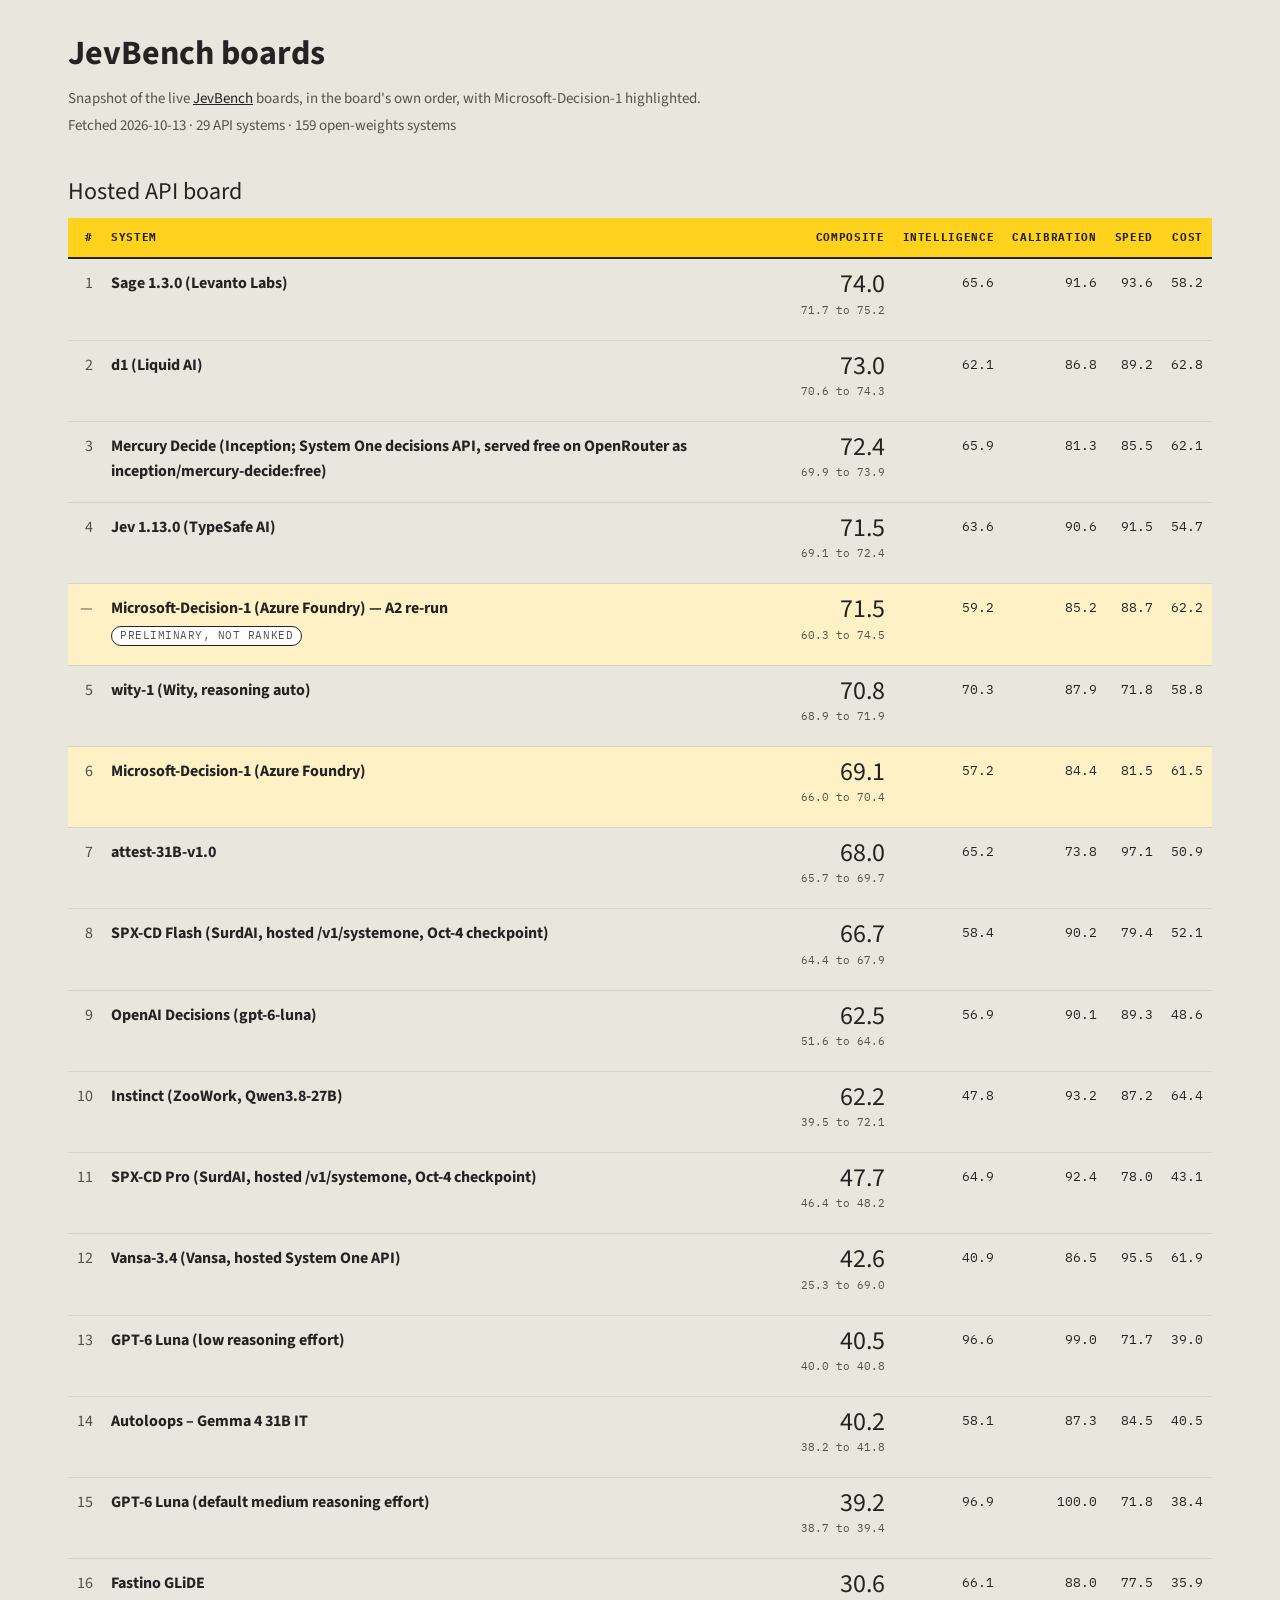
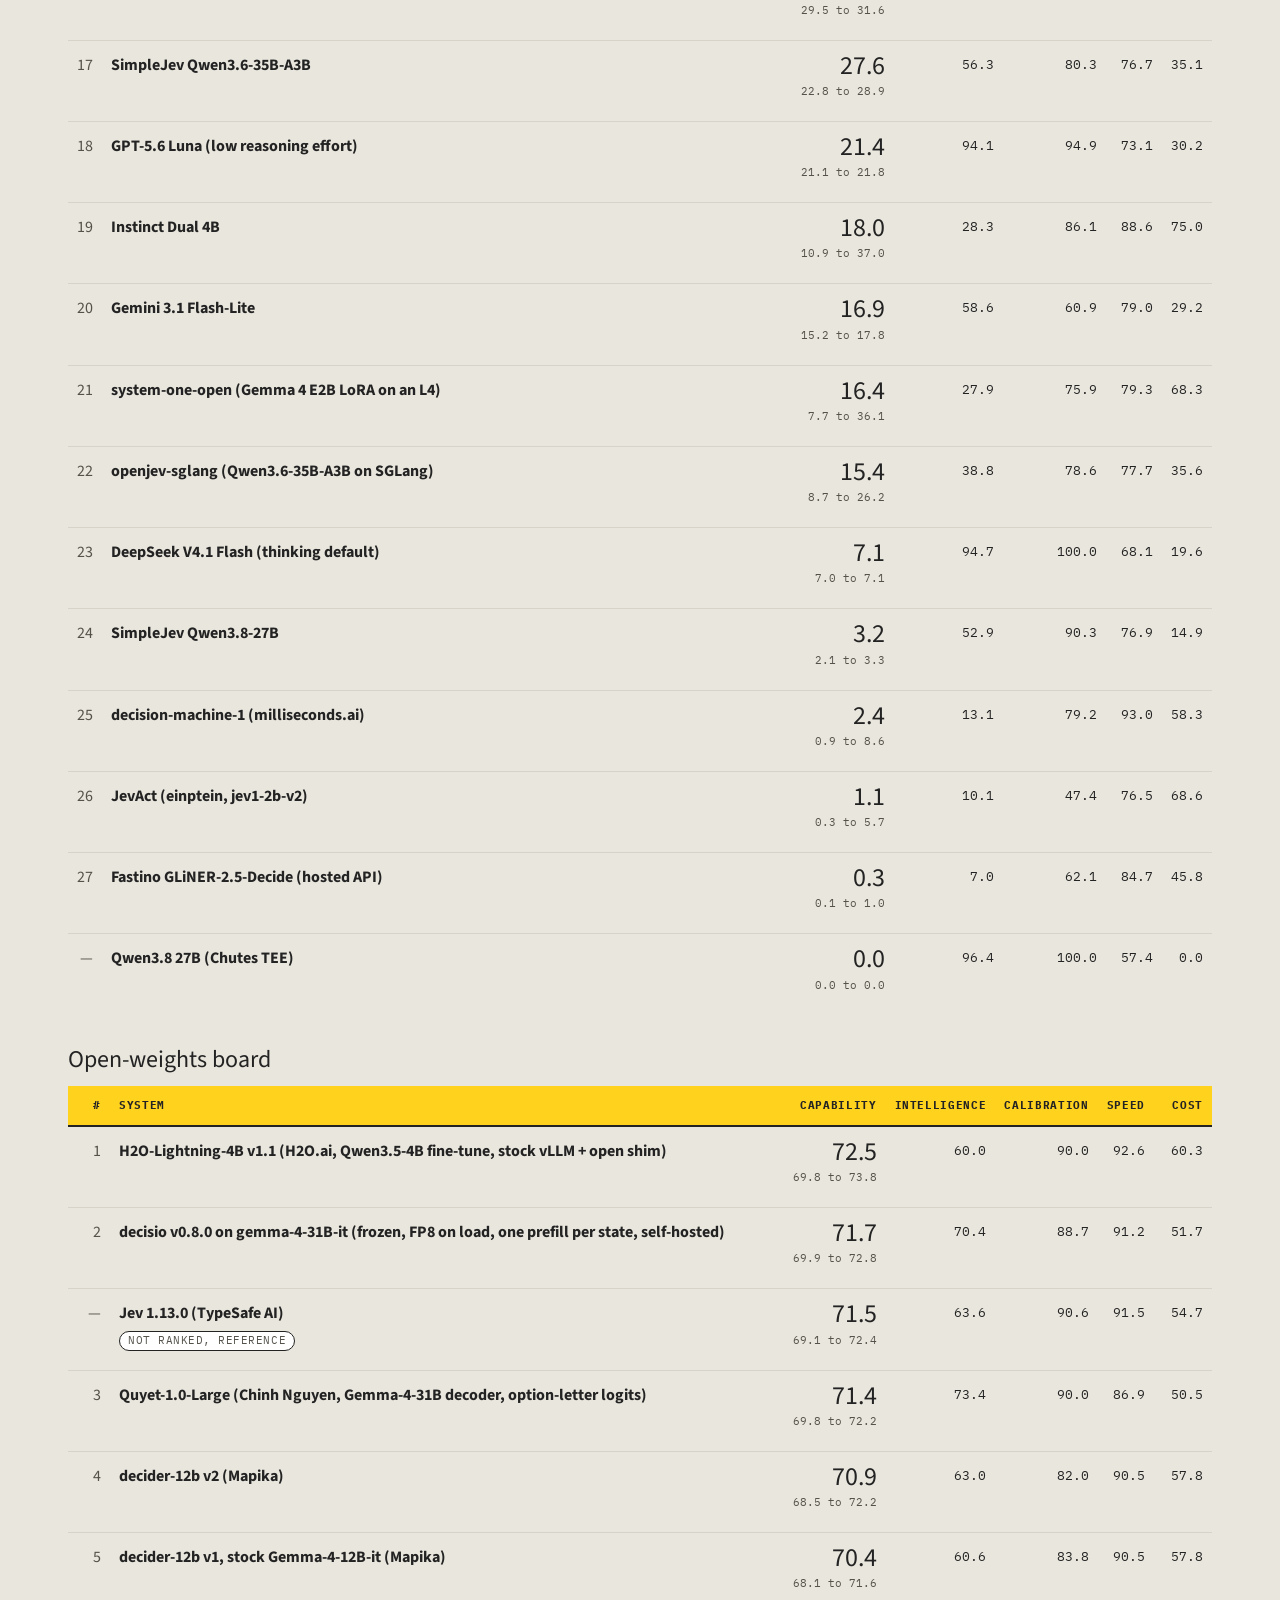
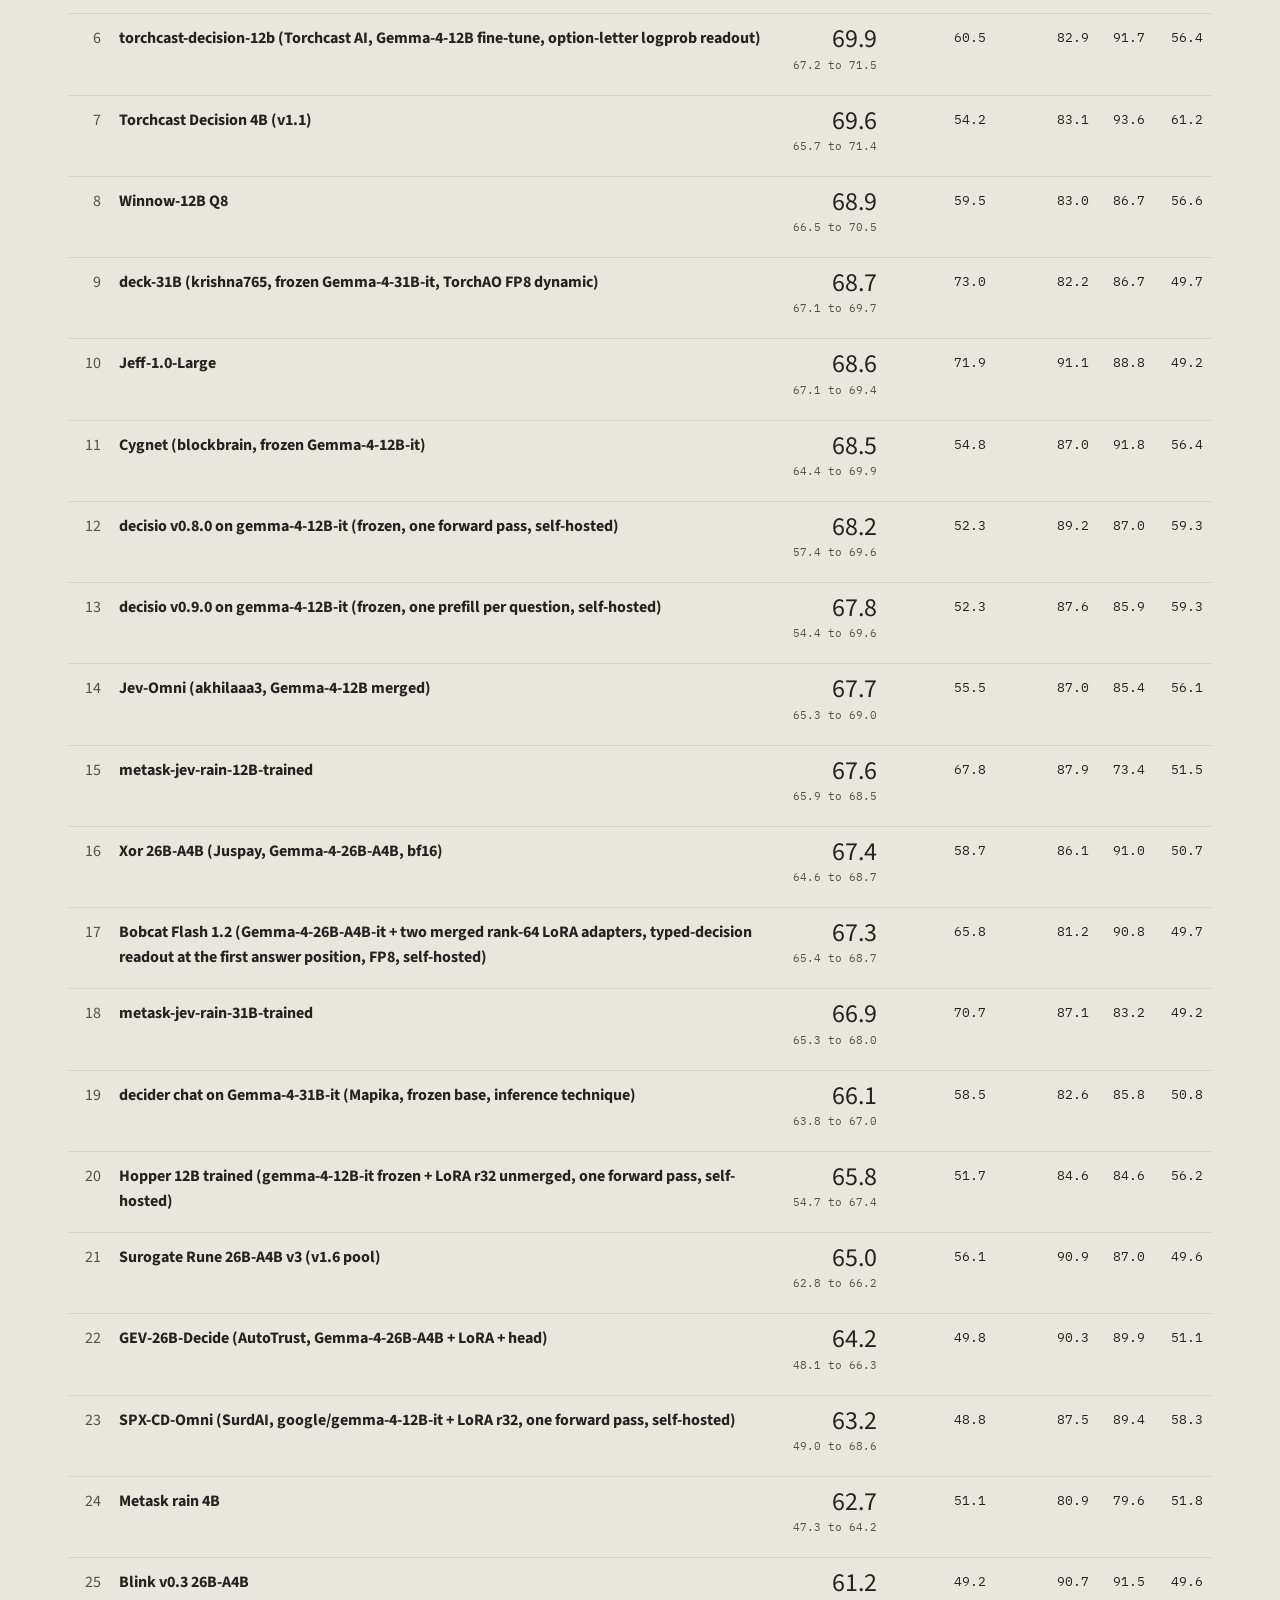
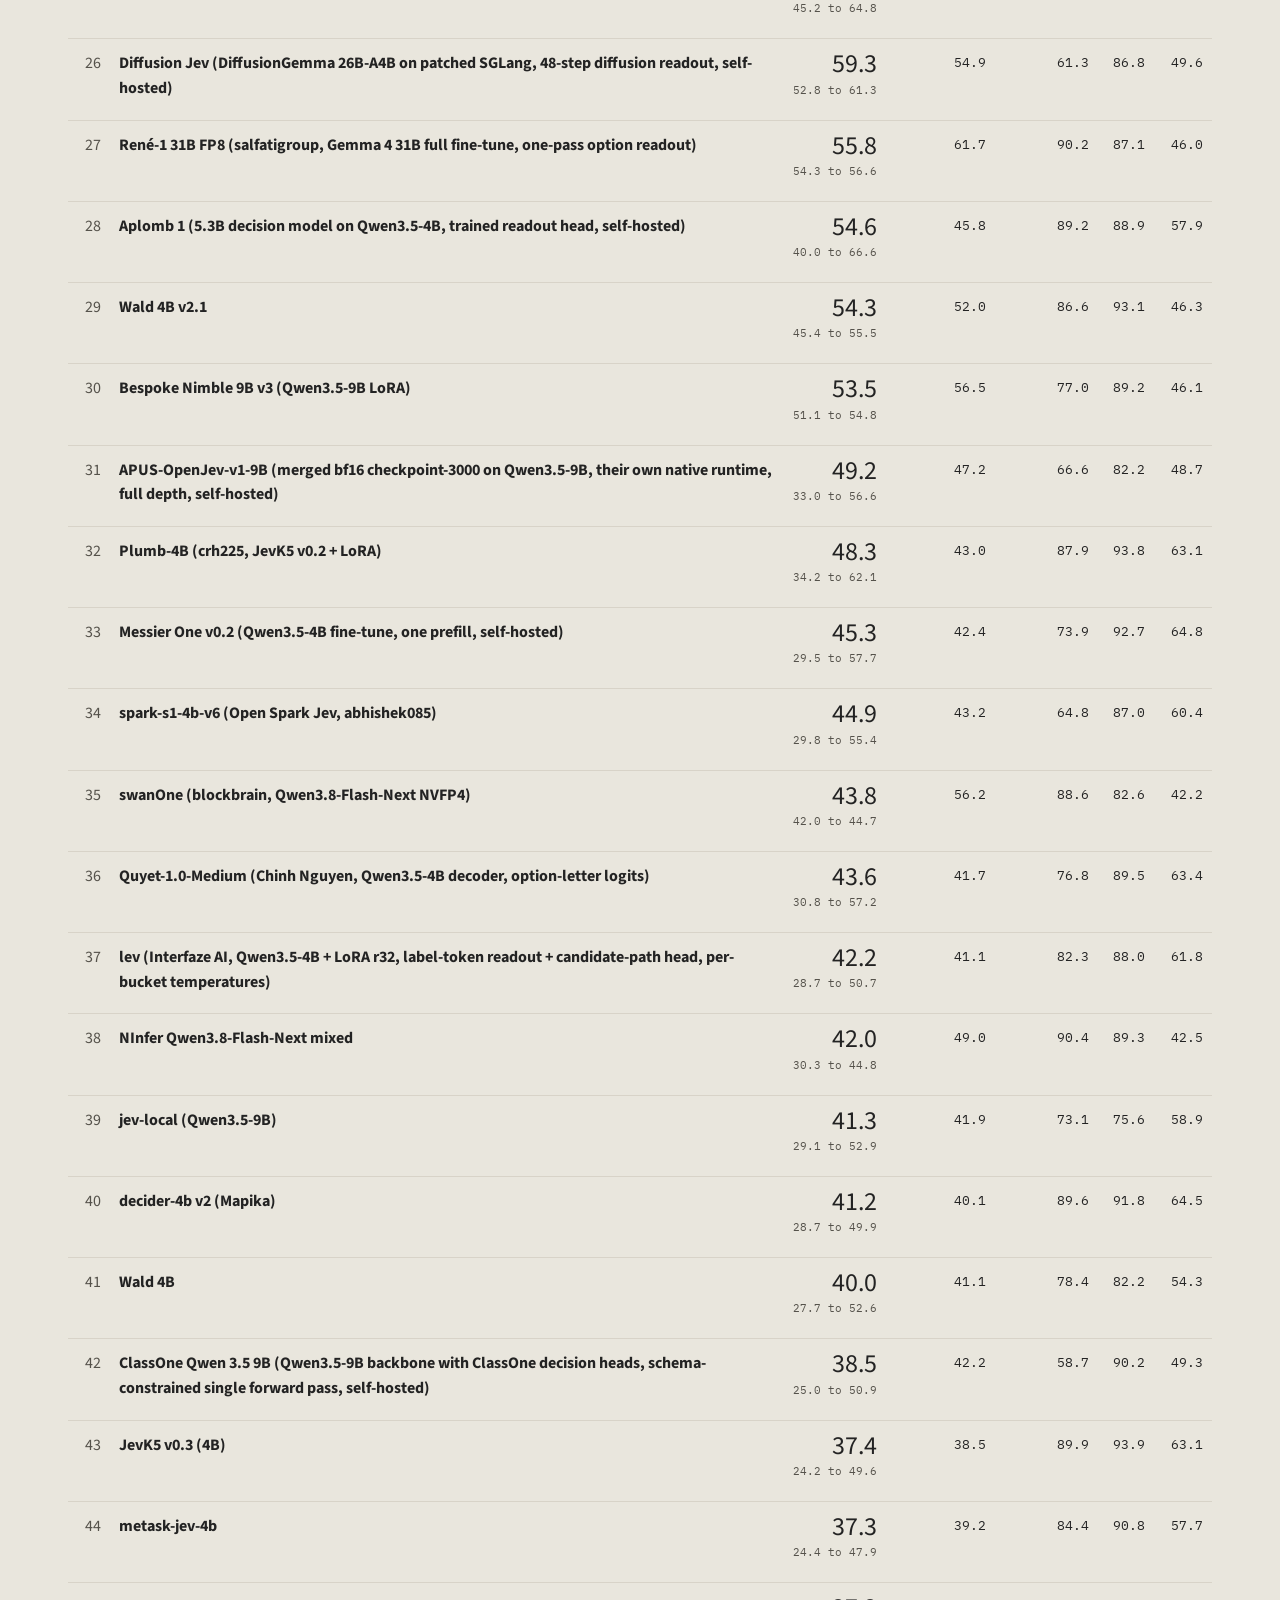
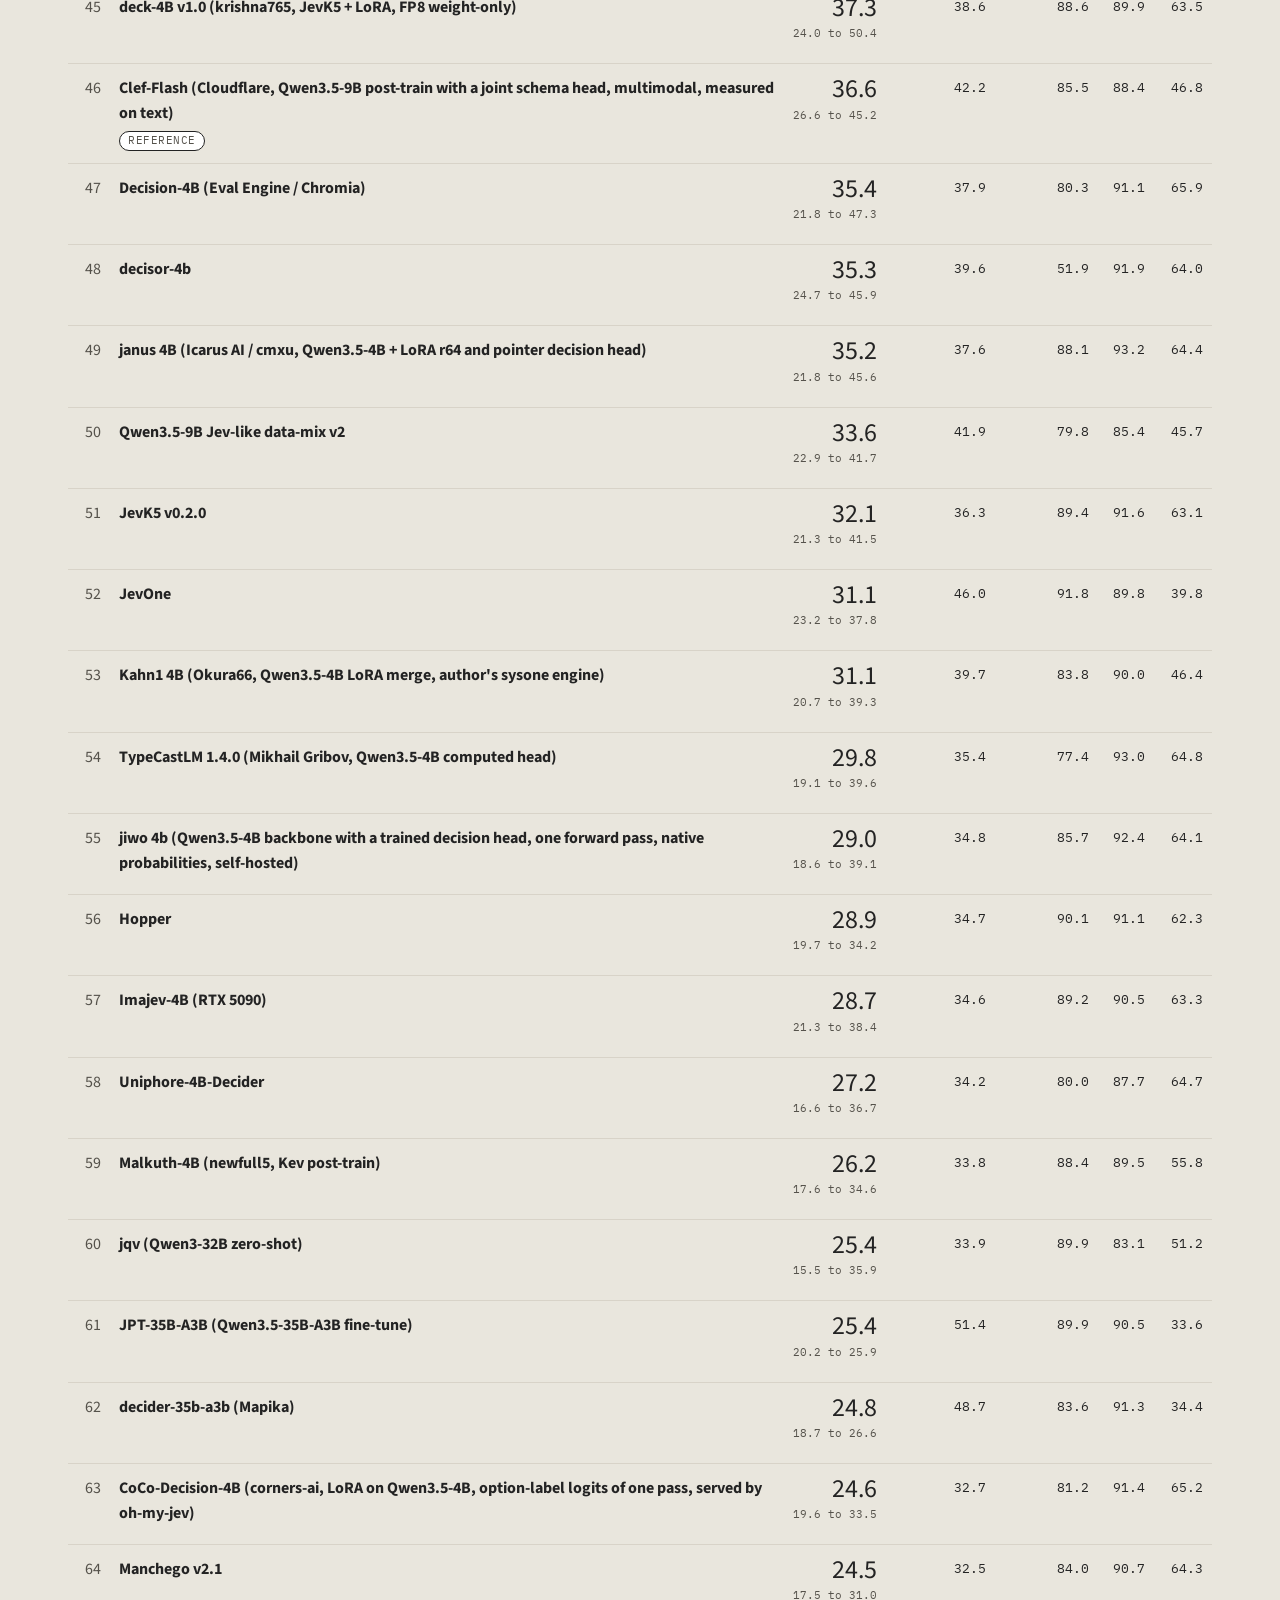
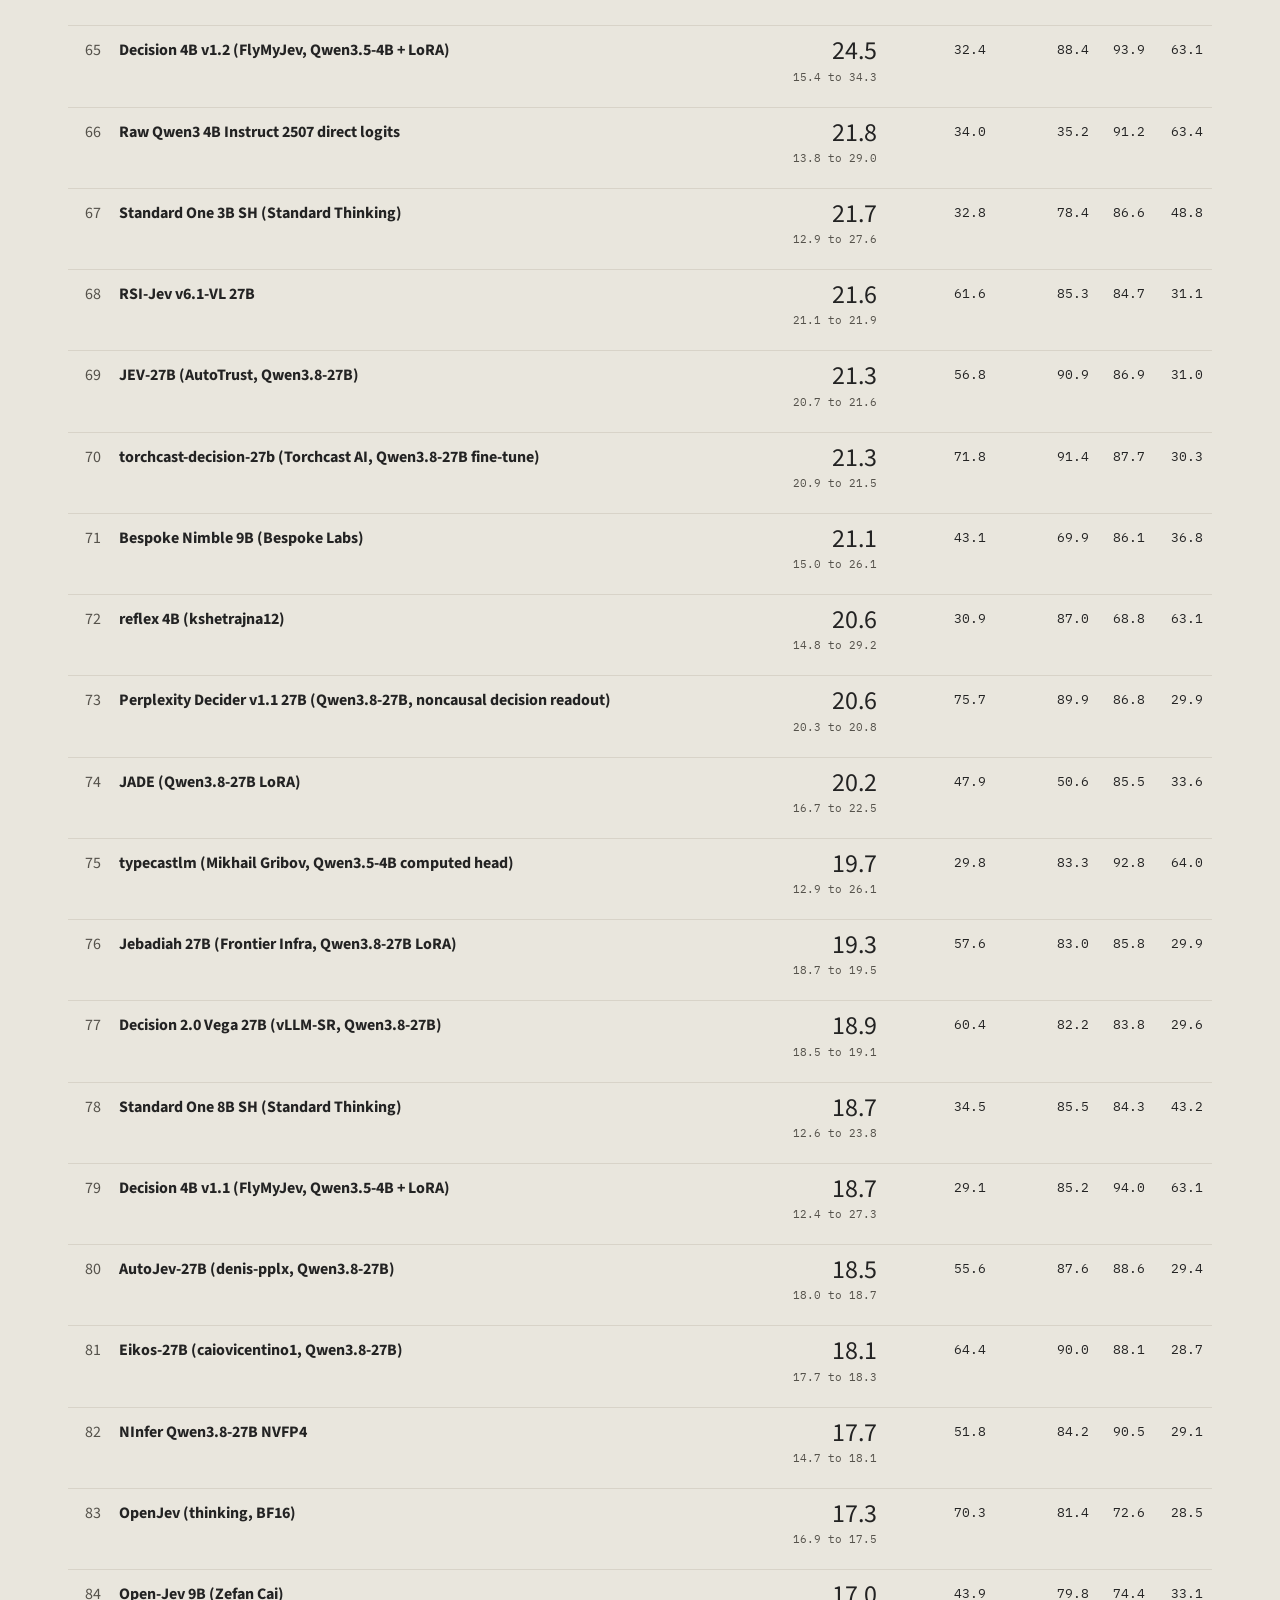
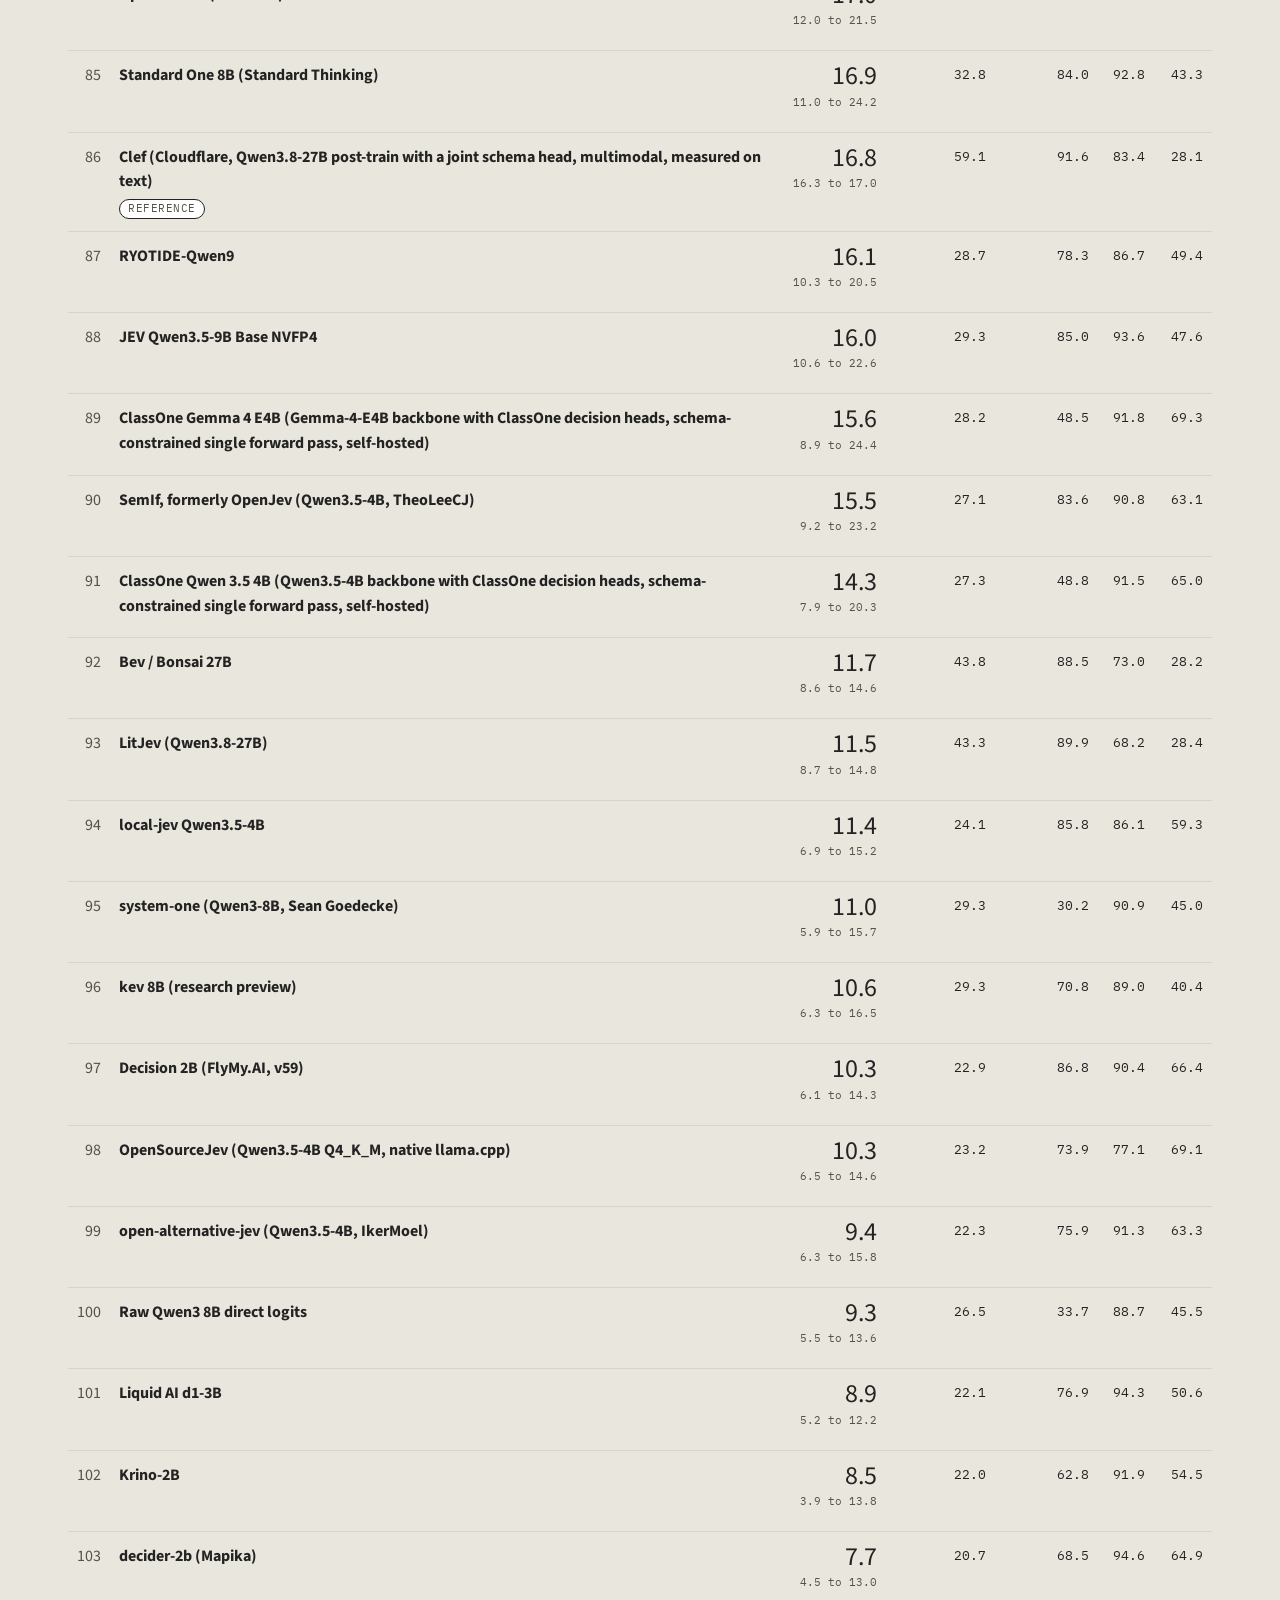
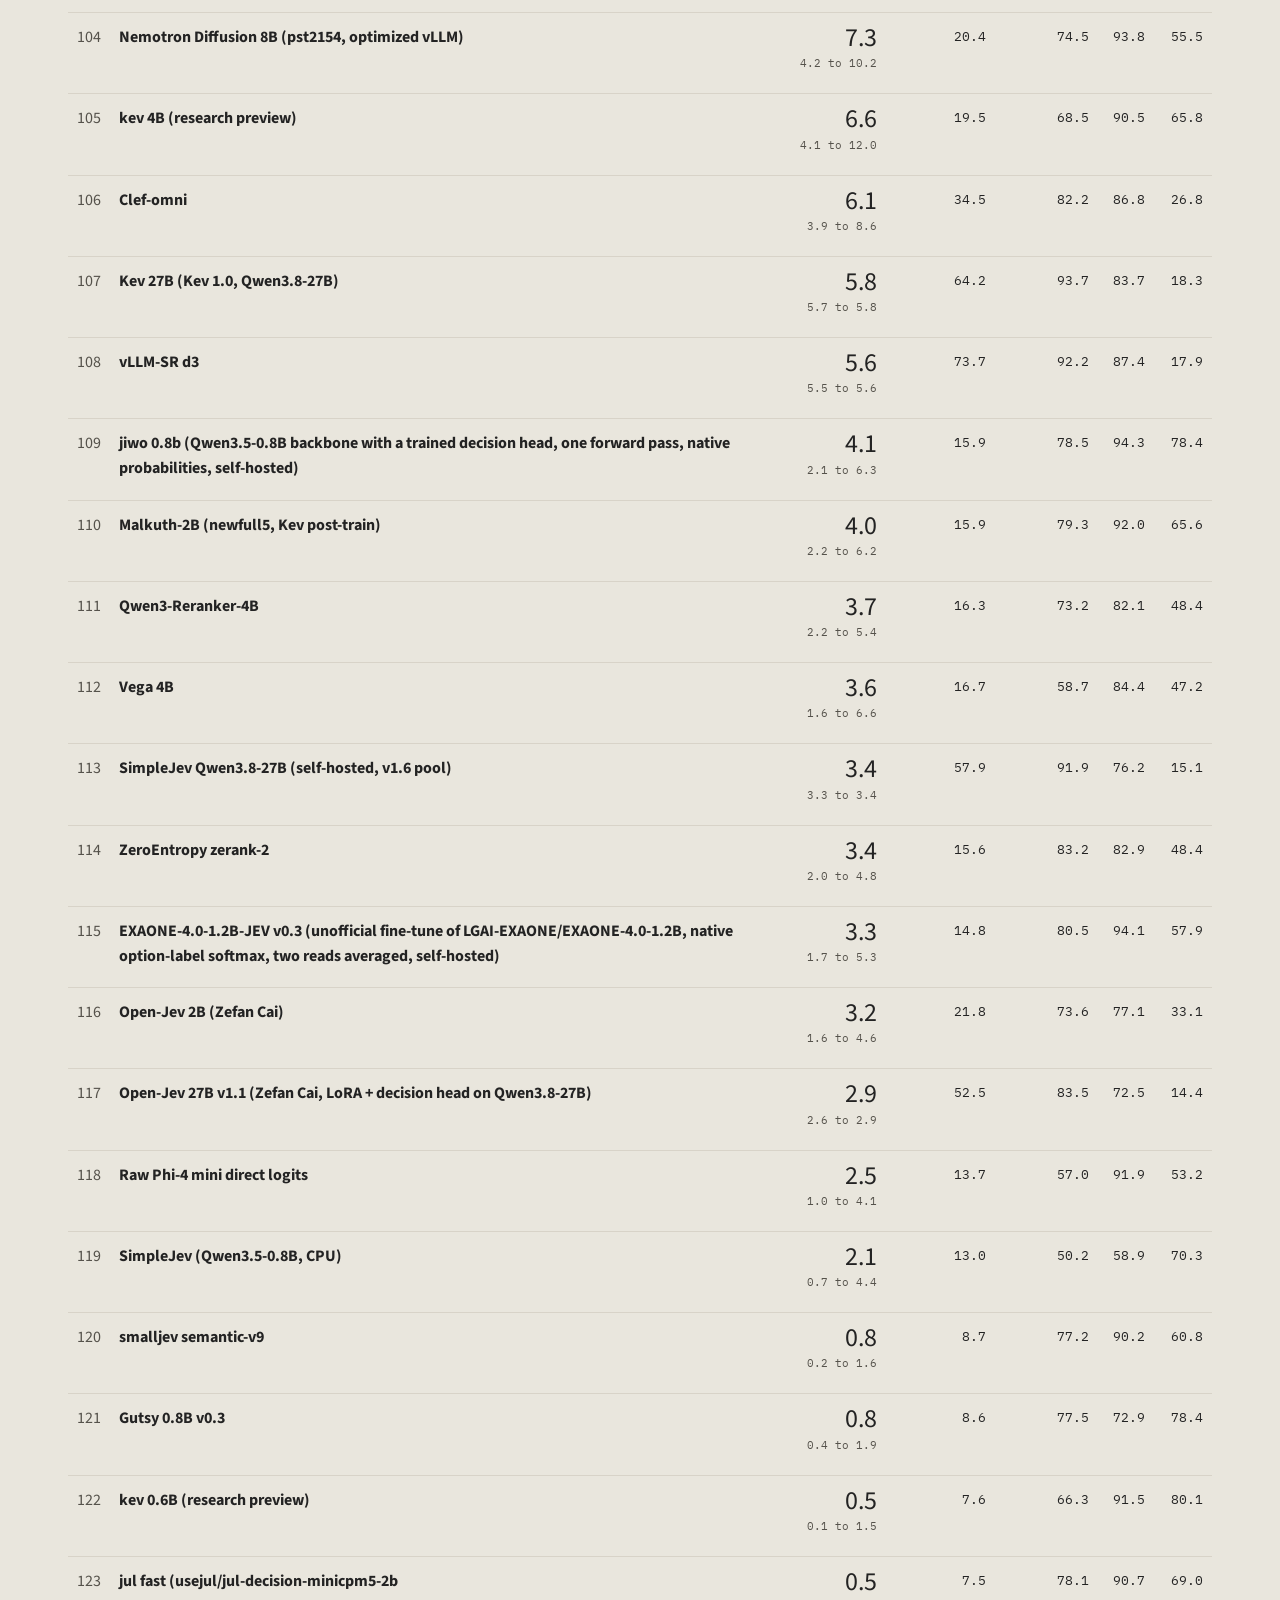
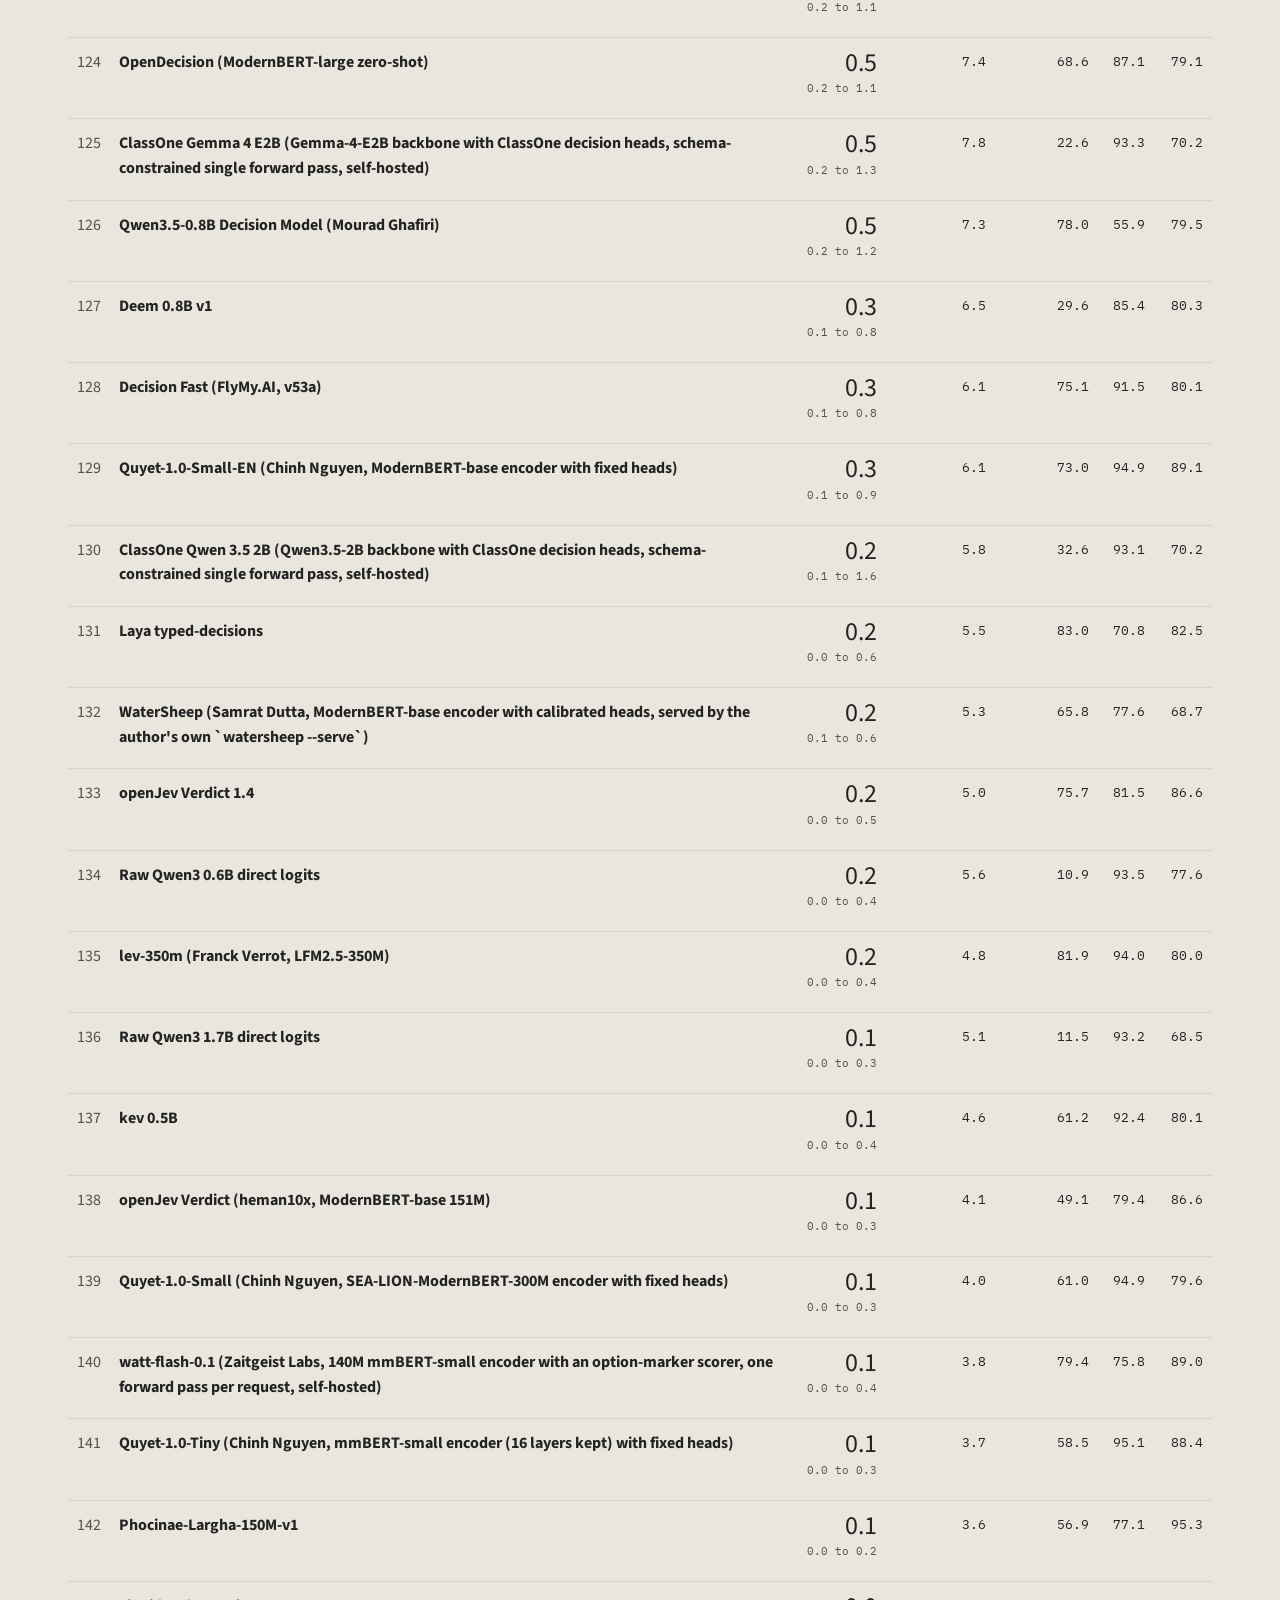
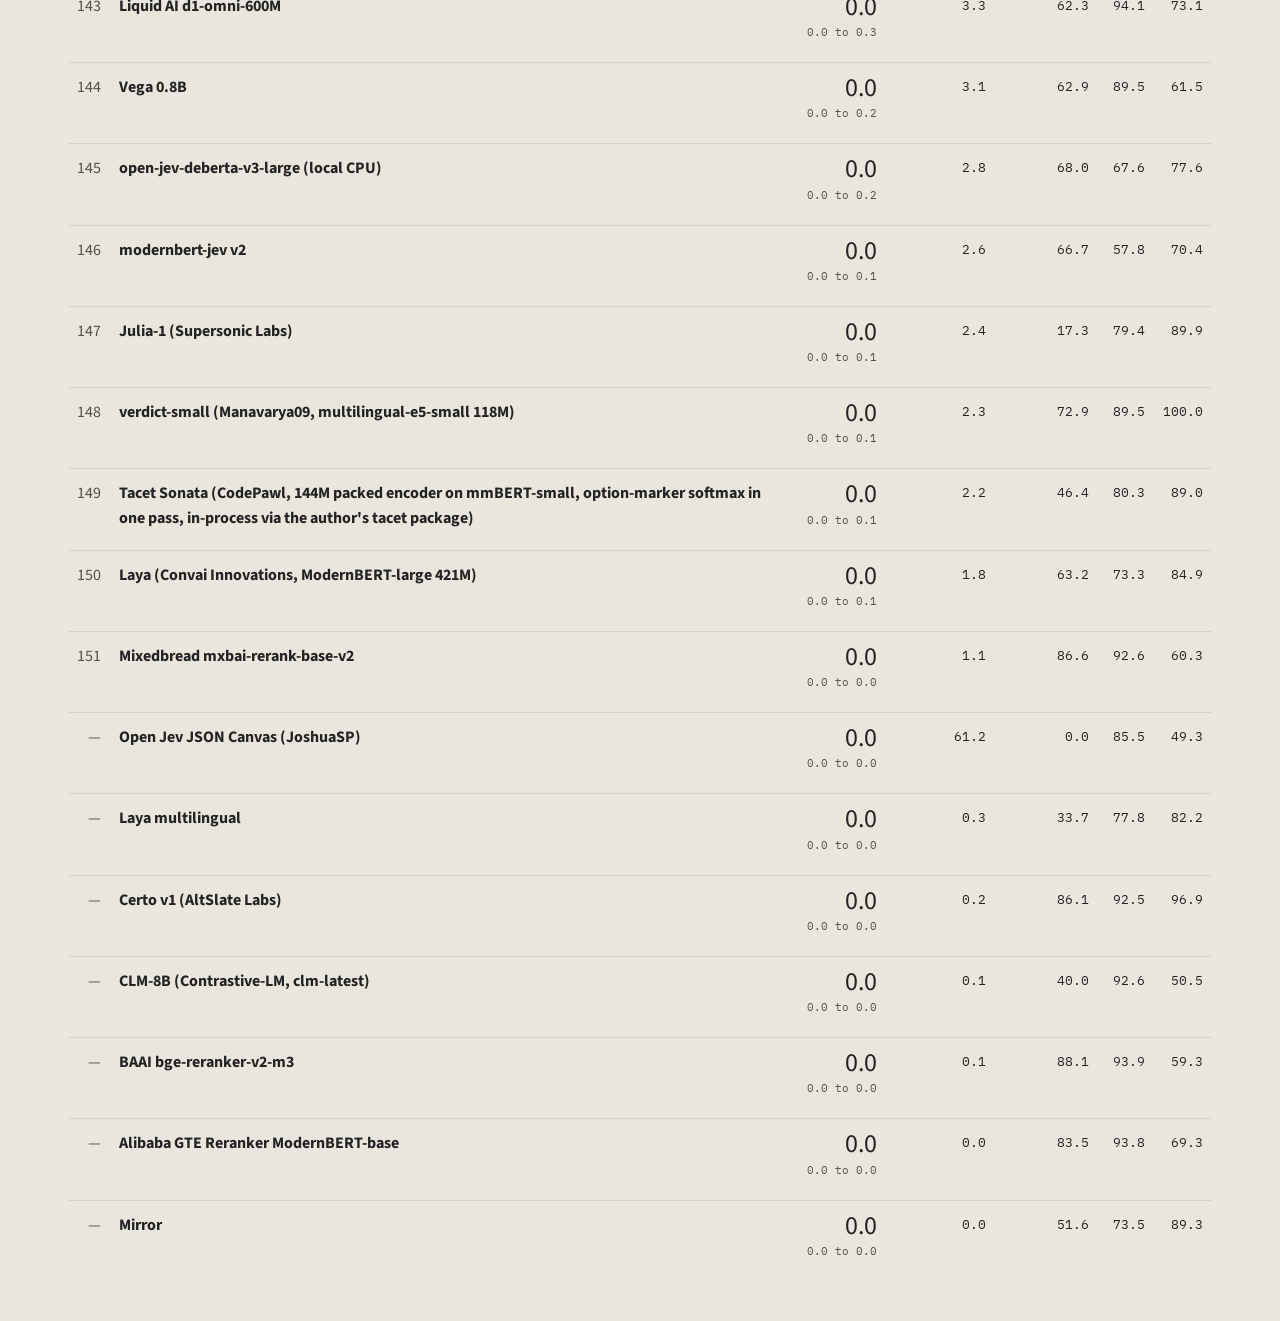
==== commit 07b2884f: "JevBench page: live-board snapshot with Microsoft's measured rows, estimate removed Co-Authored-By: " ====
--- a/docs/jevbench.html
+++ b/docs/jevbench.html
@@ -1,6 +1,6 @@
 <!doctype html>
 <html lang="en"><head><meta charset="utf-8"><meta name="viewport" content="width=device-width,initial-scale=1">
-<title>JevBench, with Microsoft-Decision-1 placed by extrapolation</title>
+<title>JevBench boards, with Microsoft-Decision-1 highlighted</title>
 <link rel="icon" href="data:,"><link rel="preconnect" href="https://fonts.googleapis.com"><link rel="preconnect" href="https://fonts.gstatic.com" crossorigin>
 <link href="https://fonts.googleapis.com/css2?family=IBM+Plex+Mono:wght@400;500&family=Source+Sans+3:ital,wght@0,400;0,600;0,700;1,400&family=Chewy&display=swap" rel="stylesheet">
 <link rel="stylesheet" href="board.css">
@@ -15,39 +15,29 @@
 </style></head>
 <body>
 <div class="top">
-<h1>JevBench, with Microsoft-Decision-1 placed by extrapolation</h1>
-<p>The <a href="https://benchmarkheaven.com/jev-models" target="_blank" rel="noopener">JevBench</a> boards, fetched live, ranked by Intelligence. The highlighted row is not a JevBench measurement: it is Microsoft-Decision-1's Decision Index public score mapped onto JevBench's scale through the models that appear on both boards, shown with its likely range.</p>
-<p id="status" class="foot" hidden></p>
+<h1>JevBench boards</h1>
+<p>Snapshot of the live <a href="https://benchmarkheaven.com/jev-models/api" target="_blank" rel="noopener">JevBench</a> boards, in the board's own order, with Microsoft-Decision-1 highlighted.</p>
+<p id="status" class="foot"></p>
 </div>
 <main class="wrap"><div id="table"><div id="app"></div></div></main>
 <script>
 const $=s=>document.querySelector(s);
 const esc=x=>String(x??'').replace(/[&<>"']/g,c=>({'&':'&amp;','<':'&lt;','>':'&gt;','"':'&quot;',"'":'&#39;'}[c]));
 const one=n=>n==null?'—':Number(n).toFixed(1);
-const money=n=>n==null?'—':'$'+Number(n).toFixed(3);
-const secs=n=>n==null?'—':n>=1?n.toFixed(2)+' s':Math.round(n*1000)+' ms';
-// Fit over 21 models on both boards (Oct 2026): JevBench Intelligence = A + B x Decision Index public; residual SD.
-const A=-0.4,B=1.07,SD=7.5;
-async function getJSON(live,local){try{const r=await fetch(live,{cache:'no-store'});if(!r.ok)throw 0;return {d:await r.json(),live:true}}catch(e){const r=await fetch(local);return {d:await r.json(),live:false}}}
 (async()=>{
- const [J,R]=await Promise.all([getJSON('https://benchmarkheaven.com/api/decision-results/jevbench/v1.6.1/json','data/jevbench.json'),fetch('data/runs.json').then(r=>r.json())]);
- const rows=J.d.rows||J.d.systems||[];
- const ms=R.runs.find(u=>u.engine==='microsoft-decision-1');
- const est=A+B*ms.pub, lo=est-SD, hi=est+SD;
- const section=(board,title)=>{
-  const bs=rows.filter(r=>r.board===board&&r.intelligence!=null).map(r=>({name:r.name,int:r.intelligence,cal:r.calibration,spd:r.speed,cost:r.cost_axis,usd:r.usd_per_1000_decisions,p50:r.p50_adjusted_s??r.p50_raw_s,url:r.source_url}));
-  bs.push({name:ms.name,int:est,ours:true,url:'https://github.com/Yuncun/benchmarks'});
-  bs.sort((a,b)=>b.int-a.int);
-  const rankAt=v=>bs.filter(r=>!r.ours&&r.int>v).length+1;
-  const body=bs.map((r,i)=>`<tr class="${r.ours?'ours':''}"><td class="r"><span class="rank">${i+1}</span>${r.ours?`<span class="rng">${rankAt(hi)} to ${rankAt(lo)}</span>`:''}</td>
-   <td><div class="bm"><a href="${esc(r.url||'#')}" target="_blank" rel="noopener">${esc(r.name)}</a></div>${r.ours?`<div class="bm-sub"><span class="pill k-full">estimate</span><span class="from">from Decision Index public ${one(ms.pub)}</span></div>`:''}</td>
-   <td class="r"><span class="score big">${one(r.int)}</span>${r.ours?`<span class="rng">${one(lo)} to ${one(hi)}</span>`:''}</td>
-   <td class="r"><span class="mono">${one(r.cal)}</span></td><td class="r"><span class="mono">${one(r.spd)}</span></td><td class="r"><span class="mono">${one(r.cost)}</span></td>
-   <td class="r"><span class="mono">${money(r.usd)}</span></td><td class="r"><span class="mono">${secs(r.p50)}</span></td></tr>`).join('');
-  return `<h2>${title}</h2><div class="table-scroll"><table><thead><tr><th class="r">#</th><th>system</th><th class="r">intelligence</th><th class="r">calibration</th><th class="r">speed</th><th class="r">cost</th><th class="r">$ / 1,000</th><th class="r">latency p50</th></tr></thead><tbody>${body}</tbody></table></div>`;
+ const J=await fetch('data/jevbench-boards.json').then(r=>r.json());
+ const section=(rows,title,scoreLabel)=>{
+  const ranked=rows.filter(r=>r.score!=null).sort((a,b)=>b.score-a.score);
+  let n=0;
+  const body=ranked.map(r=>{const ours=/Microsoft-Decision-1/.test(r.name);const unranked=r.flags.includes('not ranked')||r.score===0;if(!unranked)n++;
+   return `<tr class="${ours?'ours':''}"><td class="r"><span class="rank">${unranked?'—':n}</span></td>
+   <td><div class="bm">${esc(r.name)}</div>${r.flags.length?`<div class="bm-sub"><span class="pill">${esc(r.flags.join(', '))}</span></div>`:''}</td>
+   <td class="r"><span class="score big">${one(r.score)}</span>${r.ci?`<span class="rng">${one(r.ci[0])} to ${one(r.ci[1])}</span>`:''}</td>
+   <td class="r"><span class="mono">${one(r.intelligence)}</span></td><td class="r"><span class="mono">${one(r.calibration)}</span></td><td class="r"><span class="mono">${one(r.speed)}</span></td><td class="r"><span class="mono">${one(r.cost)}</span></td></tr>`}).join('');
+  return `<h2>${title}</h2><div class="table-scroll"><table><thead><tr><th class="r">#</th><th>system</th><th class="r">${scoreLabel}</th><th class="r">intelligence</th><th class="r">calibration</th><th class="r">speed</th><th class="r">cost</th></tr></thead><tbody>${body}</tbody></table></div>`;
  };
- $('#app').innerHTML=section('api','Hosted API board')+section('open','Open-weights board');
- document.title+=J.live?'':' (snapshot)';
-})().catch(e=>{const st=$('#status');st.hidden=false;st.textContent='Could not load JevBench data: '+e});
+ $('#app').innerHTML=section(J.api,'Hosted API board','Composite')+section(J.open,'Open-weights board','Capability');
+ $('#status').textContent=`Fetched ${J.fetched} · ${J.api.length} API systems · ${J.open.length} open-weights systems`;
+})().catch(e=>{$('#status').textContent='Could not load the snapshot: '+e});
 </script>
 </body></html>
